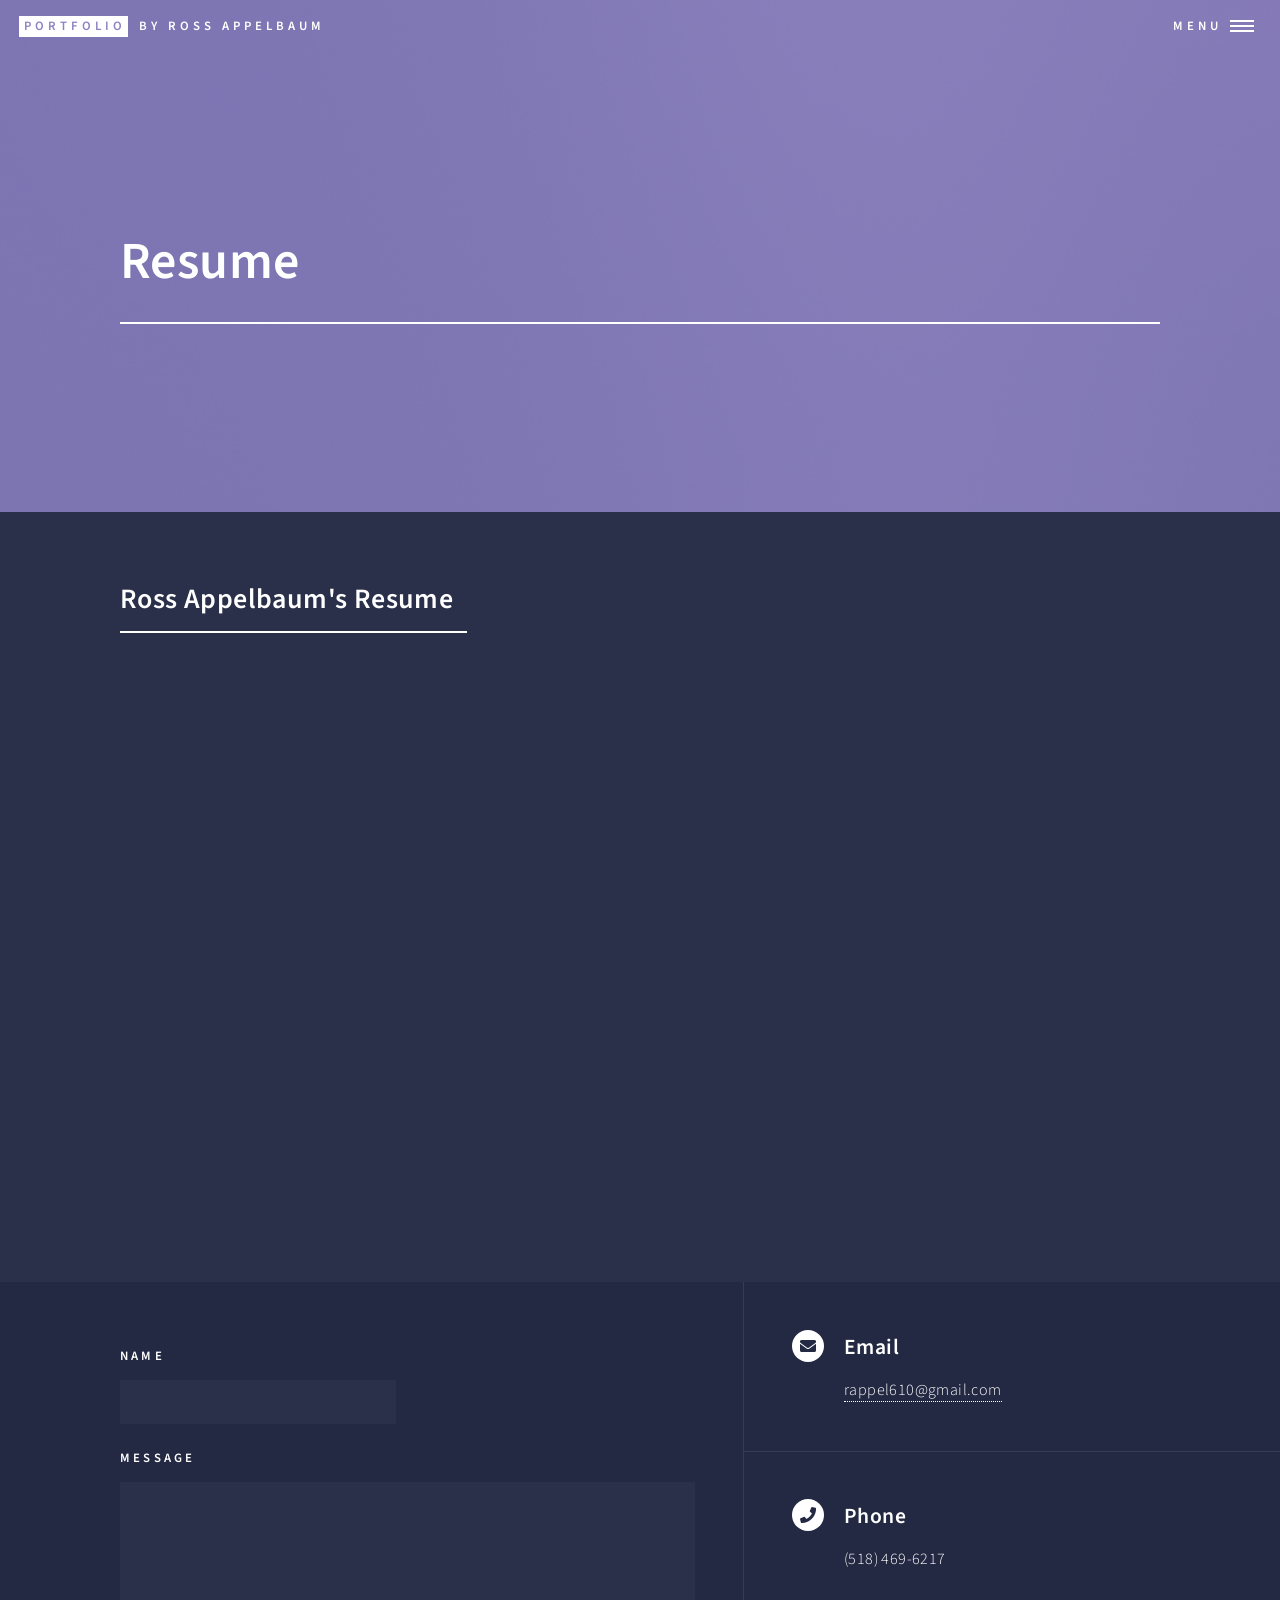
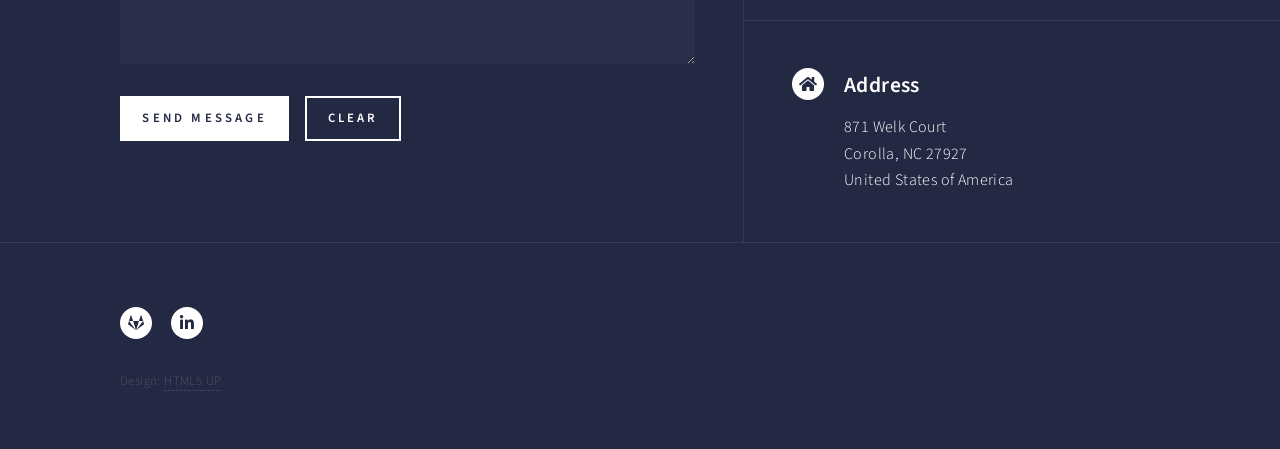
==== landing.html @ da04f02a "Add files via upload Initial Commit" ====
<!DOCTYPE HTML>
<html>
	<head>
		<title>Ross Appelbaum's Resume</title>
		<meta charset="utf-8" />
		<meta name="viewport" content="width=device-width, initial-scale=1, user-scalable=no" />
		<link rel="stylesheet" href="assets/css/main.css" />
		<noscript><link rel="stylesheet" href="assets/css/noscript.css" /></noscript>
		<style>
			.iframe-container {
				position: relative;
				overflow: hidden;
				width: 100%;
				padding-top: 56.25%; /* 16:9 Aspect Ratio (divide 9 by 16 = 0.5625) */
			}

			.iframe-container iframe {
				position: absolute;
				top: 0;
				left: 0;
				bottom: 0;
				right: 0;
				width: 100%;
				height: 100%;
				border: none;
			}
		</style>
	</head>
	<body class="is-preload">

		<div id="wrapper">

			<header id="header" class="alt style2">
				<a href="index.html" class="logo"><strong>Portfolio</strong> <span>by Ross Appelbaum</span></a>
				<nav>
					<a href="#menu">Menu</a>
				</nav>
			</header>

			<nav id="menu">
				<ul class="links">
					<li><a href="index.html">Home</a></li>
					<li><a href="landing.html">Resume</a></li>
				</ul>
			</nav>

			<section id="banner" class="style2">
				<div class="inner">
					<span class="image">
						<img src="images/pic07.jpg" alt="" />
					</span>
					<header class="major">
						<h1>Resume</h1>
					</header>
				</div>
			</section>

			<div id="main">

				<section id="resume">
					<div class="inner">
						<header class="major">
							<h2>Ross Appelbaum's Resume</h2>
						</header>
						<div class="iframe-container">
							<iframe src="https://docs.google.com/document/d/e/2PACX-1vTOv4SKn4Muyw3yO0K_Ybx7FJHv1ixCM9ldw0fu857WjIOJts7fUDMWQakX_isL9wIrD0b_beJsvjBU/pub?embedded=true"></iframe>
						</div>
					</div>
				</section>

			</div>

			<section id="contact">
				<div class="inner">
					<section>
						<form method="post" action="#">
							<div class="fields">
								<div class="field half">
									<label for="name">Name</label>
									<input type="text" name="name" id="name" />
								</div>
								<div class="field half">
									<label for="email
											<input type="text" name="email" id="email" />
										</div>
										<div class="field">
											<label for="message">Message</label>
											<textarea name="message" id="message" rows="6"></textarea>
										</div>
									</div>
									<ul class="actions">
										<li><input type="submit" value="Send Message" class="primary" /></li>
										<li><input type="reset" value="Clear" /></li>
									</ul>
								</form>
							</section>
							<section class="split">
								<section>
									<div class="contact-method">
										<span class="icon solid alt fa-envelope"></span>
										<h3>Email</h3>
										<a href="#">rappel610@gmail.com</a>
									</div>
								</section>
								<section>
									<div class="contact-method">
										<span class="icon solid alt fa-phone"></span>
										<h3>Phone</h3>
										<span>(518) 469-6217</span>
									</div>
								</section>
								<section>
									<div class="contact-method">
										<span class="icon solid alt fa-home"></span>
										<h3>Address</h3>
										<span>871 Welk Court<br />
										Corolla, NC 27927<br />
										United States of America</span>
									</div>
								</section>
							</section>
						</div>
					</section>

				<!-- Footer -->
					<footer id="footer">
						<div class="inner">
							<ul class="icons">
								<li><a href="https://gitlab.com/rappel610" class="icon brands alt fa-gitlab"><span class="label">GitLab</span></a></li>
								<li><a href="https://www.linkedin.com/in/rossappelbaum/" class="icon brands alt fa-linkedin-in"><span class="label">LinkedIn</span></a></li>
							</ul>
							<ul class="copyright">
								<li>Design: <a href="https://html5up.net">HTML5 UP</a></li>
							</ul>
						</div>
					</footer>

			</div>

		<!-- Scripts -->
			<script src="assets/js/jquery.min.js"></script>
			<script src="assets/js/jquery.scrolly.min.js"></script>
			<script src="assets/js/jquery.scrollex.min.js"></script>
			<script src="assets/js/browser.min.js"></script>
			<script src="assets/js/breakpoints.min.js"></script>
			<script src="assets/js/util.js"></script>
			<script src="assets/js/main.js"></script>

	</body>
</html>
---- assets/css/main.css ----
@import url(fontawesome-all.min.css);
@import url("https://fonts.googleapis.com/css?family=Source+Sans+Pro:300,300italic,600,600italic");

/*
	Forty by HTML5 UP
	html5up.net | @ajlkn
	Free for personal and commercial use under the CCA 3.0 license (html5up.net/license)
*/

html, body, div, span, applet, object,
iframe, h1, h2, h3, h4, h5, h6, p, blockquote,
pre, a, abbr, acronym, address, big, cite,
code, del, dfn, em, img, ins, kbd, q, s, samp,
small, strike, strong, sub, sup, tt, var, b,
u, i, center, dl, dt, dd, ol, ul, li, fieldset,
form, label, legend, table, caption, tbody,
tfoot, thead, tr, th, td, article, aside,
canvas, details, embed, figure, figcaption,
footer, header, hgroup, menu, nav, output, ruby,
section, summary, time, mark, audio, video {
	margin: 0;
	padding: 0;
	border: 0;
	font-size: 100%;
	font: inherit;
	vertical-align: baseline;}

article, aside, details, figcaption, figure,
footer, header, hgroup, menu, nav, section {
	display: block;}

body {
	line-height: 1;
}

ol, ul {
	list-style: none;
}

blockquote, q {
	quotes: none;
}

	blockquote:before, blockquote:after, q:before, q:after {
		content: '';
		content: none;
	}

table {
	border-collapse: collapse;
	border-spacing: 0;
}

body {
	-webkit-text-size-adjust: none;
}

mark {
	background-color: transparent;
	color: inherit;
}

input::-moz-focus-inner {
	border: 0;
	padding: 0;
}

input, select, textarea {
	-moz-appearance: none;
	-webkit-appearance: none;
	-ms-appearance: none;
	appearance: none;
}

/* Basic */

	@-ms-viewport {
		width: device-width;
	}

	body {
		-ms-overflow-style: scrollbar;
	}

	@media screen and (max-width: 480px) {

		html, body {
			min-width: 320px;
		}

	}

	html {
		box-sizing: border-box;
	}

	*, *:before, *:after {
		box-sizing: inherit;
	}

	body {
		background: #242943;
	}

		body.is-preload *, body.is-preload *:before, body.is-preload *:after {
			-moz-animation: none !important;
			-webkit-animation: none !important;
			-ms-animation: none !important;
			animation: none !important;
			-moz-transition: none !important;
			-webkit-transition: none !important;
			-ms-transition: none !important;
			transition: none !important;
		}

/* Type */

	body, input, select, textarea {
		color: #ffffff;
		font-family: "Source Sans Pro", Helvetica, sans-serif;
		font-size: 17pt;
		font-weight: 300;
		letter-spacing: 0.025em;
		line-height: 1.65;
	}

		@media screen and (max-width: 1680px) {

			body, input, select, textarea {
				font-size: 14pt;
			}

		}

		@media screen and (max-width: 1280px) {

			body, input, select, textarea {
				font-size: 12pt;
			}

		}

		@media screen and (max-width: 360px) {

			body, input, select, textarea {
				font-size: 11pt;
			}

		}

	a {
		-moz-transition: color 0.2s ease-in-out, border-bottom-color 0.2s ease-in-out;
		-webkit-transition: color 0.2s ease-in-out, border-bottom-color 0.2s ease-in-out;
		-ms-transition: color 0.2s ease-in-out, border-bottom-color 0.2s ease-in-out;
		transition: color 0.2s ease-in-out, border-bottom-color 0.2s ease-in-out;
		border-bottom: dotted 1px;
		color: inherit;
		text-decoration: none;
	}

		a:hover {
			border-bottom-color: transparent;
			color: #9bf1ff !important;
		}

		a:active {
			color: #53e3fb !important;
		}

	strong, b {
		color: #ffffff;
		font-weight: 600;
	}

	em, i {
		font-style: italic;
	}

	p {
		margin: 0 0 2em 0;
	}

	h1, h2, h3, h4, h5, h6 {
		color: #ffffff;
		font-weight: 600;
		line-height: 1.65;
		margin: 0 0 1em 0;
	}

		h1 a, h2 a, h3 a, h4 a, h5 a, h6 a {
			color: inherit;
			border-bottom: 0;
		}

	h1 {
		font-size: 2.5em;
	}

	h2 {
		font-size: 1.75em;
	}

	h3 {
		font-size: 1.35em;
	}

	h4 {
		font-size: 1.1em;
	}

	h5 {
		font-size: 0.9em;
	}

	h6 {
		font-size: 0.7em;
	}

	@media screen and (max-width: 736px) {

		h1 {
			font-size: 2em;
		}

		h2 {
			font-size: 1.5em;
		}

		h3 {
			font-size: 1.25em;
		}

	}

	sub {
		font-size: 0.8em;
		position: relative;
		top: 0.5em;
	}

	sup {
		font-size: 0.8em;
		position: relative;
		top: -0.5em;
	}

	blockquote {
		border-left: solid 4px rgba(212, 212, 255, 0.1);
		font-style: italic;
		margin: 0 0 2em 0;
		padding: 0.5em 0 0.5em 2em;
	}

	code {
		background: rgba(212, 212, 255, 0.035);
		font-family: "Courier New", monospace;
		font-size: 0.9em;
		margin: 0 0.25em;
		padding: 0.25em 0.65em;
	}

	pre {
		-webkit-overflow-scrolling: touch;
		font-family: "Courier New", monospace;
		font-size: 0.9em;
		margin: 0 0 2em 0;
	}

		pre code {
			display: block;
			line-height: 1.75;
			padding: 1em 1.5em;
			overflow-x: auto;
		}

	hr {
		border: 0;
		border-bottom: solid 1px rgba(212, 212, 255, 0.1);
		margin: 2em 0;
	}

		hr.major {
			margin: 3em 0;
		}

	.align-left {
		text-align: left;
	}

	.align-center {
		text-align: center;
	}

	.align-right {
		text-align: right;
	}

/* Row */

	.row {
		display: flex;
		flex-wrap: wrap;
		box-sizing: border-box;
		align-items: stretch;
	}

		.row > * {
			box-sizing: border-box;
		}

		.row.gtr-uniform > * > :last-child {
			margin-bottom: 0;
		}

		.row.aln-left {
			justify-content: flex-start;
		}

		.row.aln-center {
			justify-content: center;
		}

		.row.aln-right {
			justify-content: flex-end;
		}

		.row.aln-top {
			align-items: flex-start;
		}

		.row.aln-middle {
			align-items: center;
		}

		.row.aln-bottom {
			align-items: flex-end;
		}

		.row > .imp {
			order: -1;
		}

		.row > .col-1 {
			width: 8.33333%;
		}

		.row > .off-1 {
			margin-left: 8.33333%;
		}

		.row > .col-2 {
			width: 16.66667%;
		}

		.row > .off-2 {
			margin-left: 16.66667%;
		}

		.row > .col-3 {
			width: 25%;
		}

		.row > .off-3 {
			margin-left: 25%;
		}

		.row > .col-4 {
			width: 33.33333%;
		}

		.row > .off-4 {
			margin-left: 33.33333%;
		}

		.row > .col-5 {
			width: 41.66667%;
		}

		.row > .off-5 {
			margin-left: 41.66667%;
		}

		.row > .col-6 {
			width: 50%;
		}

		.row > .off-6 {
			margin-left: 50%;
		}

		.row > .col-7 {
			width: 58.33333%;
		}

		.row > .off-7 {
			margin-left: 58.33333%;
		}

		.row > .col-8 {
			width: 66.66667%;
		}

		.row > .off-8 {
			margin-left: 66.66667%;
		}

		.row > .col-9 {
			width: 75%;
		}

		.row > .off-9 {
			margin-left: 75%;
		}

		.row > .col-10 {
			width: 83.33333%;
		}

		.row > .off-10 {
			margin-left: 83.33333%;
		}

		.row > .col-11 {
			width: 91.66667%;
		}

		.row > .off-11 {
			margin-left: 91.66667%;
		}

		.row > .col-12 {
			width: 100%;
		}

		.row > .off-12 {
			margin-left: 100%;
		}

		.row.gtr-0 {
			margin-top: 0;
			margin-left: 0em;
		}

			.row.gtr-0 > * {
				padding: 0 0 0 0em;
			}

			.row.gtr-0.gtr-uniform {
				margin-top: 0em;
			}

				.row.gtr-0.gtr-uniform > * {
					padding-top: 0em;
				}

		.row.gtr-25 {
			margin-top: 0;
			margin-left: -0.5em;
		}

			.row.gtr-25 > * {
				padding: 0 0 0 0.5em;
			}

			.row.gtr-25.gtr-uniform {
				margin-top: -0.5em;
			}

				.row.gtr-25.gtr-uniform > * {
					padding-top: 0.5em;
				}

		.row.gtr-50 {
			margin-top: 0;
			margin-left: -1em;
		}

			.row.gtr-50 > * {
				padding: 0 0 0 1em;
			}

			.row.gtr-50.gtr-uniform {
				margin-top: -1em;
			}

				.row.gtr-50.gtr-uniform > * {
					padding-top: 1em;
				}

		.row {
			margin-top: 0;
			margin-left: -2em;
		}

			.row > * {
				padding: 0 0 0 2em;
			}

			.row.gtr-uniform {
				margin-top: -2em;
			}

				.row.gtr-uniform > * {
					padding-top: 2em;
				}

		.row.gtr-150 {
			margin-top: 0;
			margin-left: -3em;
		}

			.row.gtr-150 > * {
				padding: 0 0 0 3em;
			}

			.row.gtr-150.gtr-uniform {
				margin-top: -3em;
			}

				.row.gtr-150.gtr-uniform > * {
					padding-top: 3em;
				}

		.row.gtr-200 {
			margin-top: 0;
			margin-left: -4em;
		}

			.row.gtr-200 > * {
				padding: 0 0 0 4em;
			}

			.row.gtr-200.gtr-uniform {
				margin-top: -4em;
			}

				.row.gtr-200.gtr-uniform > * {
					padding-top: 4em;
				}

		@media screen and (max-width: 1680px) {

			.row {
				display: flex;
				flex-wrap: wrap;
				box-sizing: border-box;
				align-items: stretch;
			}

				.row > * {
					box-sizing: border-box;
				}

				.row.gtr-uniform > * > :last-child {
					margin-bottom: 0;
				}

				.row.aln-left {
					justify-content: flex-start;
				}

				.row.aln-center {
					justify-content: center;
				}

				.row.aln-right {
					justify-content: flex-end;
				}

				.row.aln-top {
					align-items: flex-start;
				}

				.row.aln-middle {
					align-items: center;
				}

				.row.aln-bottom {
					align-items: flex-end;
				}

				.row > .imp-xlarge {
					order: -1;
				}

				.row > .col-1-xlarge {
					width: 8.33333%;
				}

				.row > .off-1-xlarge {
					margin-left: 8.33333%;
				}

				.row > .col-2-xlarge {
					width: 16.66667%;
				}

				.row > .off-2-xlarge {
					margin-left: 16.66667%;
				}

				.row > .col-3-xlarge {
					width: 25%;
				}

				.row > .off-3-xlarge {
					margin-left: 25%;
				}

				.row > .col-4-xlarge {
					width: 33.33333%;
				}

				.row > .off-4-xlarge {
					margin-left: 33.33333%;
				}

				.row > .col-5-xlarge {
					width: 41.66667%;
				}

				.row > .off-5-xlarge {
					margin-left: 41.66667%;
				}

				.row > .col-6-xlarge {
					width: 50%;
				}

				.row > .off-6-xlarge {
					margin-left: 50%;
				}

				.row > .col-7-xlarge {
					width: 58.33333%;
				}

				.row > .off-7-xlarge {
					margin-left: 58.33333%;
				}

				.row > .col-8-xlarge {
					width: 66.66667%;
				}

				.row > .off-8-xlarge {
					margin-left: 66.66667%;
				}

				.row > .col-9-xlarge {
					width: 75%;
				}

				.row > .off-9-xlarge {
					margin-left: 75%;
				}

				.row > .col-10-xlarge {
					width: 83.33333%;
				}

				.row > .off-10-xlarge {
					margin-left: 83.33333%;
				}

				.row > .col-11-xlarge {
					width: 91.66667%;
				}

				.row > .off-11-xlarge {
					margin-left: 91.66667%;
				}

				.row > .col-12-xlarge {
					width: 100%;
				}

				.row > .off-12-xlarge {
					margin-left: 100%;
				}

				.row.gtr-0 {
					margin-top: 0;
					margin-left: 0em;
				}

					.row.gtr-0 > * {
						padding: 0 0 0 0em;
					}

					.row.gtr-0.gtr-uniform {
						margin-top: 0em;
					}

						.row.gtr-0.gtr-uniform > * {
							padding-top: 0em;
						}

				.row.gtr-25 {
					margin-top: 0;
					margin-left: -0.5em;
				}

					.row.gtr-25 > * {
						padding: 0 0 0 0.5em;
					}

					.row.gtr-25.gtr-uniform {
						margin-top: -0.5em;
					}

						.row.gtr-25.gtr-uniform > * {
							padding-top: 0.5em;
						}

				.row.gtr-50 {
					margin-top: 0;
					margin-left: -1em;
				}

					.row.gtr-50 > * {
						padding: 0 0 0 1em;
					}

					.row.gtr-50.gtr-uniform {
						margin-top: -1em;
					}

						.row.gtr-50.gtr-uniform > * {
							padding-top: 1em;
						}

				.row {
					margin-top: 0;
					margin-left: -2em;
				}

					.row > * {
						padding: 0 0 0 2em;
					}

					.row.gtr-uniform {
						margin-top: -2em;
					}

						.row.gtr-uniform > * {
							padding-top: 2em;
						}

				.row.gtr-150 {
					margin-top: 0;
					margin-left: -3em;
				}

					.row.gtr-150 > * {
						padding: 0 0 0 3em;
					}

					.row.gtr-150.gtr-uniform {
						margin-top: -3em;
					}

						.row.gtr-150.gtr-uniform > * {
							padding-top: 3em;
						}

				.row.gtr-200 {
					margin-top: 0;
					margin-left: -4em;
				}

					.row.gtr-200 > * {
						padding: 0 0 0 4em;
					}

					.row.gtr-200.gtr-uniform {
						margin-top: -4em;
					}

						.row.gtr-200.gtr-uniform > * {
							padding-top: 4em;
						}

		}

		@media screen and (max-width: 1280px) {

			.row {
				display: flex;
				flex-wrap: wrap;
				box-sizing: border-box;
				align-items: stretch;
			}

				.row > * {
					box-sizing: border-box;
				}

				.row.gtr-uniform > * > :last-child {
					margin-bottom: 0;
				}

				.row.aln-left {
					justify-content: flex-start;
				}

				.row.aln-center {
					justify-content: center;
				}

				.row.aln-right {
					justify-content: flex-end;
				}

				.row.aln-top {
					align-items: flex-start;
				}

				.row.aln-middle {
					align-items: center;
				}

				.row.aln-bottom {
					align-items: flex-end;
				}

				.row > .imp-large {
					order: -1;
				}

				.row > .col-1-large {
					width: 8.33333%;
				}

				.row > .off-1-large {
					margin-left: 8.33333%;
				}

				.row > .col-2-large {
					width: 16.66667%;
				}

				.row > .off-2-large {
					margin-left: 16.66667%;
				}

				.row > .col-3-large {
					width: 25%;
				}

				.row > .off-3-large {
					margin-left: 25%;
				}

				.row > .col-4-large {
					width: 33.33333%;
				}

				.row > .off-4-large {
					margin-left: 33.33333%;
				}

				.row > .col-5-large {
					width: 41.66667%;
				}

				.row > .off-5-large {
					margin-left: 41.66667%;
				}

				.row > .col-6-large {
					width: 50%;
				}

				.row > .off-6-large {
					margin-left: 50%;
				}

				.row > .col-7-large {
					width: 58.33333%;
				}

				.row > .off-7-large {
					margin-left: 58.33333%;
				}

				.row > .col-8-large {
					width: 66.66667%;
				}

				.row > .off-8-large {
					margin-left: 66.66667%;
				}

				.row > .col-9-large {
					width: 75%;
				}

				.row > .off-9-large {
					margin-left: 75%;
				}

				.row > .col-10-large {
					width: 83.33333%;
				}

				.row > .off-10-large {
					margin-left: 83.33333%;
				}

				.row > .col-11-large {
					width: 91.66667%;
				}

				.row > .off-11-large {
					margin-left: 91.66667%;
				}

				.row > .col-12-large {
					width: 100%;
				}

				.row > .off-12-large {
					margin-left: 100%;
				}

				.row.gtr-0 {
					margin-top: 0;
					margin-left: 0em;
				}

					.row.gtr-0 > * {
						padding: 0 0 0 0em;
					}

					.row.gtr-0.gtr-uniform {
						margin-top: 0em;
					}

						.row.gtr-0.gtr-uniform > * {
							padding-top: 0em;
						}

				.row.gtr-25 {
					margin-top: 0;
					margin-left: -0.375em;
				}

					.row.gtr-25 > * {
						padding: 0 0 0 0.375em;
					}

					.row.gtr-25.gtr-uniform {
						margin-top: -0.375em;
					}

						.row.gtr-25.gtr-uniform > * {
							padding-top: 0.375em;
						}

				.row.gtr-50 {
					margin-top: 0;
					margin-left: -0.75em;
				}

					.row.gtr-50 > * {
						padding: 0 0 0 0.75em;
					}

					.row.gtr-50.gtr-uniform {
						margin-top: -0.75em;
					}

						.row.gtr-50.gtr-uniform > * {
							padding-top: 0.75em;
						}

				.row {
					margin-top: 0;
					margin-left: -1.5em;
				}

					.row > * {
						padding: 0 0 0 1.5em;
					}

					.row.gtr-uniform {
						margin-top: -1.5em;
					}

						.row.gtr-uniform > * {
							padding-top: 1.5em;
						}

				.row.gtr-150 {
					margin-top: 0;
					margin-left: -2.25em;
				}

					.row.gtr-150 > * {
						padding: 0 0 0 2.25em;
					}

					.row.gtr-150.gtr-uniform {
						margin-top: -2.25em;
					}

						.row.gtr-150.gtr-uniform > * {
							padding-top: 2.25em;
						}

				.row.gtr-200 {
					margin-top: 0;
					margin-left: -3em;
				}

					.row.gtr-200 > * {
						padding: 0 0 0 3em;
					}

					.row.gtr-200.gtr-uniform {
						margin-top: -3em;
					}

						.row.gtr-200.gtr-uniform > * {
							padding-top: 3em;
						}

		}

		@media screen and (max-width: 980px) {

			.row {
				display: flex;
				flex-wrap: wrap;
				box-sizing: border-box;
				align-items: stretch;
			}

				.row > * {
					box-sizing: border-box;
				}

				.row.gtr-uniform > * > :last-child {
					margin-bottom: 0;
				}

				.row.aln-left {
					justify-content: flex-start;
				}

				.row.aln-center {
					justify-content: center;
				}

				.row.aln-right {
					justify-content: flex-end;
				}

				.row.aln-top {
					align-items: flex-start;
				}

				.row.aln-middle {
					align-items: center;
				}

				.row.aln-bottom {
					align-items: flex-end;
				}

				.row > .imp-medium {
					order: -1;
				}

				.row > .col-1-medium {
					width: 8.33333%;
				}

				.row > .off-1-medium {
					margin-left: 8.33333%;
				}

				.row > .col-2-medium {
					width: 16.66667%;
				}

				.row > .off-2-medium {
					margin-left: 16.66667%;
				}

				.row > .col-3-medium {
					width: 25%;
				}

				.row > .off-3-medium {
					margin-left: 25%;
				}

				.row > .col-4-medium {
					width: 33.33333%;
				}

				.row > .off-4-medium {
					margin-left: 33.33333%;
				}

				.row > .col-5-medium {
					width: 41.66667%;
				}

				.row > .off-5-medium {
					margin-left: 41.66667%;
				}

				.row > .col-6-medium {
					width: 50%;
				}

				.row > .off-6-medium {
					margin-left: 50%;
				}

				.row > .col-7-medium {
					width: 58.33333%;
				}

				.row > .off-7-medium {
					margin-left: 58.33333%;
				}

				.row > .col-8-medium {
					width: 66.66667%;
				}

				.row > .off-8-medium {
					margin-left: 66.66667%;
				}

				.row > .col-9-medium {
					width: 75%;
				}

				.row > .off-9-medium {
					margin-left: 75%;
				}

				.row > .col-10-medium {
					width: 83.33333%;
				}

				.row > .off-10-medium {
					margin-left: 83.33333%;
				}

				.row > .col-11-medium {
					width: 91.66667%;
				}

				.row > .off-11-medium {
					margin-left: 91.66667%;
				}

				.row > .col-12-medium {
					width: 100%;
				}

				.row > .off-12-medium {
					margin-left: 100%;
				}

				.row.gtr-0 {
					margin-top: 0;
					margin-left: 0em;
				}

					.row.gtr-0 > * {
						padding: 0 0 0 0em;
					}

					.row.gtr-0.gtr-uniform {
						margin-top: 0em;
					}

						.row.gtr-0.gtr-uniform > * {
							padding-top: 0em;
						}

				.row.gtr-25 {
					margin-top: 0;
					margin-left: -0.375em;
				}

					.row.gtr-25 > * {
						padding: 0 0 0 0.375em;
					}

					.row.gtr-25.gtr-uniform {
						margin-top: -0.375em;
					}

						.row.gtr-25.gtr-uniform > * {
							padding-top: 0.375em;
						}

				.row.gtr-50 {
					margin-top: 0;
					margin-left: -0.75em;
				}

					.row.gtr-50 > * {
						padding: 0 0 0 0.75em;
					}

					.row.gtr-50.gtr-uniform {
						margin-top: -0.75em;
					}

						.row.gtr-50.gtr-uniform > * {
							padding-top: 0.75em;
						}

				.row {
					margin-top: 0;
					margin-left: -1.5em;
				}

					.row > * {
						padding: 0 0 0 1.5em;
					}

					.row.gtr-uniform {
						margin-top: -1.5em;
					}

						.row.gtr-uniform > * {
							padding-top: 1.5em;
						}

				.row.gtr-150 {
					margin-top: 0;
					margin-left: -2.25em;
				}

					.row.gtr-150 > * {
						padding: 0 0 0 2.25em;
					}

					.row.gtr-150.gtr-uniform {
						margin-top: -2.25em;
					}

						.row.gtr-150.gtr-uniform > * {
							padding-top: 2.25em;
						}

				.row.gtr-200 {
					margin-top: 0;
					margin-left: -3em;
				}

					.row.gtr-200 > * {
						padding: 0 0 0 3em;
					}

					.row.gtr-200.gtr-uniform {
						margin-top: -3em;
					}

						.row.gtr-200.gtr-uniform > * {
							padding-top: 3em;
						}

		}

		@media screen and (max-width: 736px) {

			.row {
				display: flex;
				flex-wrap: wrap;
				box-sizing: border-box;
				align-items: stretch;
			}

				.row > * {
					box-sizing: border-box;
				}

				.row.gtr-uniform > * > :last-child {
					margin-bottom: 0;
				}

				.row.aln-left {
					justify-content: flex-start;
				}

				.row.aln-center {
					justify-content: center;
				}

				.row.aln-right {
					justify-content: flex-end;
				}

				.row.aln-top {
					align-items: flex-start;
				}

				.row.aln-middle {
					align-items: center;
				}

				.row.aln-bottom {
					align-items: flex-end;
				}

				.row > .imp-small {
					order: -1;
				}

				.row > .col-1-small {
					width: 8.33333%;
				}

				.row > .off-1-small {
					margin-left: 8.33333%;
				}

				.row > .col-2-small {
					width: 16.66667%;
				}

				.row > .off-2-small {
					margin-left: 16.66667%;
				}

				.row > .col-3-small {
					width: 25%;
				}

				.row > .off-3-small {
					margin-left: 25%;
				}

				.row > .col-4-small {
					width: 33.33333%;
				}

				.row > .off-4-small {
					margin-left: 33.33333%;
				}

				.row > .col-5-small {
					width: 41.66667%;
				}

				.row > .off-5-small {
					margin-left: 41.66667%;
				}

				.row > .col-6-small {
					width: 50%;
				}

				.row > .off-6-small {
					margin-left: 50%;
				}

				.row > .col-7-small {
					width: 58.33333%;
				}

				.row > .off-7-small {
					margin-left: 58.33333%;
				}

				.row > .col-8-small {
					width: 66.66667%;
				}

				.row > .off-8-small {
					margin-left: 66.66667%;
				}

				.row > .col-9-small {
					width: 75%;
				}

				.row > .off-9-small {
					margin-left: 75%;
				}

				.row > .col-10-small {
					width: 83.33333%;
				}

				.row > .off-10-small {
					margin-left: 83.33333%;
				}

				.row > .col-11-small {
					width: 91.66667%;
				}

				.row > .off-11-small {
					margin-left: 91.66667%;
				}

				.row > .col-12-small {
					width: 100%;
				}

				.row > .off-12-small {
					margin-left: 100%;
				}

				.row.gtr-0 {
					margin-top: 0;
					margin-left: 0em;
				}

					.row.gtr-0 > * {
						padding: 0 0 0 0em;
					}

					.row.gtr-0.gtr-uniform {
						margin-top: 0em;
					}

						.row.gtr-0.gtr-uniform > * {
							padding-top: 0em;
						}

				.row.gtr-25 {
					margin-top: 0;
					margin-left: -0.3125em;
				}

					.row.gtr-25 > * {
						padding: 0 0 0 0.3125em;
					}

					.row.gtr-25.gtr-uniform {
						margin-top: -0.3125em;
					}

						.row.gtr-25.gtr-uniform > * {
							padding-top: 0.3125em;
						}

				.row.gtr-50 {
					margin-top: 0;
					margin-left: -0.625em;
				}

					.row.gtr-50 > * {
						padding: 0 0 0 0.625em;
					}

					.row.gtr-50.gtr-uniform {
						margin-top: -0.625em;
					}

						.row.gtr-50.gtr-uniform > * {
							padding-top: 0.625em;
						}

				.row {
					margin-top: 0;
					margin-left: -1.25em;
				}

					.row > * {
						padding: 0 0 0 1.25em;
					}

					.row.gtr-uniform {
						margin-top: -1.25em;
					}

						.row.gtr-uniform > * {
							padding-top: 1.25em;
						}

				.row.gtr-150 {
					margin-top: 0;
					margin-left: -1.875em;
				}

					.row.gtr-150 > * {
						padding: 0 0 0 1.875em;
					}

					.row.gtr-150.gtr-uniform {
						margin-top: -1.875em;
					}

						.row.gtr-150.gtr-uniform > * {
							padding-top: 1.875em;
						}

				.row.gtr-200 {
					margin-top: 0;
					margin-left: -2.5em;
				}

					.row.gtr-200 > * {
						padding: 0 0 0 2.5em;
					}

					.row.gtr-200.gtr-uniform {
						margin-top: -2.5em;
					}

						.row.gtr-200.gtr-uniform > * {
							padding-top: 2.5em;
						}

		}

		@media screen and (max-width: 480px) {

			.row {
				display: flex;
				flex-wrap: wrap;
				box-sizing: border-box;
				align-items: stretch;
			}

				.row > * {
					box-sizing: border-box;
				}

				.row.gtr-uniform > * > :last-child {
					margin-bottom: 0;
				}

				.row.aln-left {
					justify-content: flex-start;
				}

				.row.aln-center {
					justify-content: center;
				}

				.row.aln-right {
					justify-content: flex-end;
				}

				.row.aln-top {
					align-items: flex-start;
				}

				.row.aln-middle {
					align-items: center;
				}

				.row.aln-bottom {
					align-items: flex-end;
				}

				.row > .imp-xsmall {
					order: -1;
				}

				.row > .col-1-xsmall {
					width: 8.33333%;
				}

				.row > .off-1-xsmall {
					margin-left: 8.33333%;
				}

				.row > .col-2-xsmall {
					width: 16.66667%;
				}

				.row > .off-2-xsmall {
					margin-left: 16.66667%;
				}

				.row > .col-3-xsmall {
					width: 25%;
				}

				.row > .off-3-xsmall {
					margin-left: 25%;
				}

				.row > .col-4-xsmall {
					width: 33.33333%;
				}

				.row > .off-4-xsmall {
					margin-left: 33.33333%;
				}

				.row > .col-5-xsmall {
					width: 41.66667%;
				}

				.row > .off-5-xsmall {
					margin-left: 41.66667%;
				}

				.row > .col-6-xsmall {
					width: 50%;
				}

				.row > .off-6-xsmall {
					margin-left: 50%;
				}

				.row > .col-7-xsmall {
					width: 58.33333%;
				}

				.row > .off-7-xsmall {
					margin-left: 58.33333%;
				}

				.row > .col-8-xsmall {
					width: 66.66667%;
				}

				.row > .off-8-xsmall {
					margin-left: 66.66667%;
				}

				.row > .col-9-xsmall {
					width: 75%;
				}

				.row > .off-9-xsmall {
					margin-left: 75%;
				}

				.row > .col-10-xsmall {
					width: 83.33333%;
				}

				.row > .off-10-xsmall {
					margin-left: 83.33333%;
				}

				.row > .col-11-xsmall {
					width: 91.66667%;
				}

				.row > .off-11-xsmall {
					margin-left: 91.66667%;
				}

				.row > .col-12-xsmall {
					width: 100%;
				}

				.row > .off-12-xsmall {
					margin-left: 100%;
				}

				.row.gtr-0 {
					margin-top: 0;
					margin-left: 0em;
				}

					.row.gtr-0 > * {
						padding: 0 0 0 0em;
					}

					.row.gtr-0.gtr-uniform {
						margin-top: 0em;
					}

						.row.gtr-0.gtr-uniform > * {
							padding-top: 0em;
						}

				.row.gtr-25 {
					margin-top: 0;
					margin-left: -0.3125em;
				}

					.row.gtr-25 > * {
						padding: 0 0 0 0.3125em;
					}

					.row.gtr-25.gtr-uniform {
						margin-top: -0.3125em;
					}

						.row.gtr-25.gtr-uniform > * {
							padding-top: 0.3125em;
						}

				.row.gtr-50 {
					margin-top: 0;
					margin-left: -0.625em;
				}

					.row.gtr-50 > * {
						padding: 0 0 0 0.625em;
					}

					.row.gtr-50.gtr-uniform {
						margin-top: -0.625em;
					}

						.row.gtr-50.gtr-uniform > * {
							padding-top: 0.625em;
						}

				.row {
					margin-top: 0;
					margin-left: -1.25em;
				}

					.row > * {
						padding: 0 0 0 1.25em;
					}

					.row.gtr-uniform {
						margin-top: -1.25em;
					}

						.row.gtr-uniform > * {
							padding-top: 1.25em;
						}

				.row.gtr-150 {
					margin-top: 0;
					margin-left: -1.875em;
				}

					.row.gtr-150 > * {
						padding: 0 0 0 1.875em;
					}

					.row.gtr-150.gtr-uniform {
						margin-top: -1.875em;
					}

						.row.gtr-150.gtr-uniform > * {
							padding-top: 1.875em;
						}

				.row.gtr-200 {
					margin-top: 0;
					margin-left: -2.5em;
				}

					.row.gtr-200 > * {
						padding: 0 0 0 2.5em;
					}

					.row.gtr-200.gtr-uniform {
						margin-top: -2.5em;
					}

						.row.gtr-200.gtr-uniform > * {
							padding-top: 2.5em;
						}

		}

/* Section/Article */

	section.special, article.special {
		text-align: center;
	}

	header.major {
		width: -moz-max-content;
		width: -webkit-max-content;
		width: -ms-max-content;
		width: max-content;
		margin-bottom: 2em;
	}

		header.major > :first-child {
			margin-bottom: 0;
			width: calc(100% + 0.5em);
		}

			header.major > :first-child:after {
				content: '';
				background-color: #ffffff;
				display: block;
				height: 2px;
				margin: 0.325em 0 0.5em 0;
				width: 100%;
			}

		header.major > p {
			font-size: 0.7em;
			font-weight: 600;
			letter-spacing: 0.25em;
			margin-bottom: 0;
			text-transform: uppercase;
		}

		body.is-ie header.major > :first-child:after {
			max-width: 9em;
		}

		body.is-ie header.major > h1:after {
			max-width: 100% !important;
		}

	@media screen and (max-width: 736px) {

		header.major > p br {
			display: none;
		}

	}

/* Form */

	form {
		margin: 0 0 2em 0;
	}

		form > :last-child {
			margin-bottom: 0;
		}

		form > .fields {
			display: -moz-flex;
			display: -webkit-flex;
			display: -ms-flex;
			display: flex;
			-moz-flex-wrap: wrap;
			-webkit-flex-wrap: wrap;
			-ms-flex-wrap: wrap;
			flex-wrap: wrap;
			width: calc(100% + 3em);
			margin: -1.5em 0 2em -1.5em;
		}

			form > .fields > .field {
				-moz-flex-grow: 0;
				-webkit-flex-grow: 0;
				-ms-flex-grow: 0;
				flex-grow: 0;
				-moz-flex-shrink: 0;
				-webkit-flex-shrink: 0;
				-ms-flex-shrink: 0;
				flex-shrink: 0;
				padding: 1.5em 0 0 1.5em;
				width: calc(100% - 1.5em);
			}

				form > .fields > .field.half {
					width: calc(50% - 0.75em);
				}

				form > .fields > .field.third {
					width: calc(100%/3 - 0.5em);
				}

				form > .fields > .field.quarter {
					width: calc(25% - 0.375em);
				}

		@media screen and (max-width: 480px) {

			form > .fields {
				width: calc(100% + 3em);
				margin: -1.5em 0 2em -1.5em;
			}

				form > .fields > .field {
					padding: 1.5em 0 0 1.5em;
					width: calc(100% - 1.5em);
				}

					form > .fields > .field.half {
						width: calc(100% - 1.5em);
					}

					form > .fields > .field.third {
						width: calc(100% - 1.5em);
					}

					form > .fields > .field.quarter {
						width: calc(100% - 1.5em);
					}

		}

	label {
		color: #ffffff;
		display: block;
		font-size: 0.8em;
		font-weight: 600;
		letter-spacing: 0.25em;
		margin: 0 0 1em 0;
		text-transform: uppercase;
	}

	input[type="text"],
	input[type="password"],
	input[type="email"],
	input[type="tel"],
	input[type="search"],
	input[type="url"],
	select,
	textarea {
		-moz-appearance: none;
		-webkit-appearance: none;
		-ms-appearance: none;
		appearance: none;
		background: rgba(212, 212, 255, 0.035);
		border: none;
		border-radius: 0;
		color: inherit;
		display: block;
		outline: 0;
		padding: 0 1em;
		text-decoration: none;
		width: 100%;
	}

		input[type="text"]:invalid,
		input[type="password"]:invalid,
		input[type="email"]:invalid,
		input[type="tel"]:invalid,
		input[type="search"]:invalid,
		input[type="url"]:invalid,
		select:invalid,
		textarea:invalid {
			box-shadow: none;
		}

		input[type="text"]:focus,
		input[type="password"]:focus,
		input[type="email"]:focus,
		input[type="tel"]:focus,
		input[type="search"]:focus,
		input[type="url"]:focus,
		select:focus,
		textarea:focus {
			border-color: #9bf1ff;
			box-shadow: 0 0 0 2px #9bf1ff;
		}

	select {
		background-image: url("data:image/svg+xml;charset=utf8,%3Csvg xmlns='http://www.w3.org/2000/svg' width='40' height='40' preserveAspectRatio='none' viewBox='0 0 40 40'%3E%3Cpath d='M9.4,12.3l10.4,10.4l10.4-10.4c0.2-0.2,0.5-0.4,0.9-0.4c0.3,0,0.6,0.1,0.9,0.4l3.3,3.3c0.2,0.2,0.4,0.5,0.4,0.9 c0,0.4-0.1,0.6-0.4,0.9L20.7,31.9c-0.2,0.2-0.5,0.4-0.9,0.4c-0.3,0-0.6-0.1-0.9-0.4L4.3,17.3c-0.2-0.2-0.4-0.5-0.4-0.9 c0-0.4,0.1-0.6,0.4-0.9l3.3-3.3c0.2-0.2,0.5-0.4,0.9-0.4S9.1,12.1,9.4,12.3z' fill='rgba(212, 212, 255, 0.1)' /%3E%3C/svg%3E");
		background-size: 1.25rem;
		background-repeat: no-repeat;
		background-position: calc(100% - 1rem) center;
		height: 2.75em;
		padding-right: 2.75em;
		text-overflow: ellipsis;
	}

		select option {
			color: #ffffff;
			background: #242943;
		}

		select:focus::-ms-value {
			background-color: transparent;
		}

		select::-ms-expand {
			display: none;
		}

	input[type="text"],
	input[type="password"],
	input[type="email"],
	input[type="tel"],
	input[type="search"],
	input[type="url"],
	select {
		height: 2.75em;
	}

	textarea {
		padding: 0.75em 1em;
	}

	input[type="checkbox"],
	input[type="radio"] {
		-moz-appearance: none;
		-webkit-appearance: none;
		-ms-appearance: none;
		appearance: none;
		display: block;
		float: left;
		margin-right: -2em;
		opacity: 0;
		width: 1em;
		z-index: -1;
	}

		input[type="checkbox"] + label,
		input[type="radio"] + label {
			text-decoration: none;
			color: #ffffff;
			cursor: pointer;
			display: inline-block;
			font-weight: 300;
			padding-left: 2.65em;
			padding-right: 0.75em;
			position: relative;
		}

			input[type="checkbox"] + label:before,
			input[type="radio"] + label:before {
				-moz-osx-font-smoothing: grayscale;
				-webkit-font-smoothing: antialiased;
				display: inline-block;
				font-style: normal;
				font-variant: normal;
				text-rendering: auto;
				line-height: 1;
				text-transform: none !important;
				font-family: 'Font Awesome 5 Free';
				font-weight: 900;
			}

			input[type="checkbox"] + label:before,
			input[type="radio"] + label:before {
				background: rgba(212, 212, 255, 0.035);
				content: '';
				display: inline-block;
				font-size: 0.8em;
				height: 2.0625em;
				left: 0;
				letter-spacing: 0;
				line-height: 2.0625em;
				position: absolute;
				text-align: center;
				top: 0;
				width: 2.0625em;
			}

		input[type="checkbox"]:checked + label:before,
		input[type="radio"]:checked + label:before {
			background: #ffffff;
			border-color: #9bf1ff;
			content: '\f00c';
			color: #242943;
		}

		input[type="checkbox"]:focus + label:before,
		input[type="radio"]:focus + label:before {
			box-shadow: 0 0 0 2px #9bf1ff;
		}

	input[type="radio"] + label:before {
		border-radius: 100%;
	}

	::-webkit-input-placeholder {
		color: rgba(244, 244, 255, 0.2) !important;
		opacity: 1.0;
	}

	:-moz-placeholder {
		color: rgba(244, 244, 255, 0.2) !important;
		opacity: 1.0;
	}

	::-moz-placeholder {
		color: rgba(244, 244, 255, 0.2) !important;
		opacity: 1.0;
	}

	:-ms-input-placeholder {
		color: rgba(244, 244, 255, 0.2) !important;
		opacity: 1.0;
	}

/* Box */

	.box {
		border: solid 1px rgba(212, 212, 255, 0.1);
		margin-bottom: 2em;
		padding: 1.5em;
	}

		.box > :last-child,
		.box > :last-child > :last-child,
		.box > :last-child > :last-child > :last-child {
			margin-bottom: 0;
		}

		.box.alt {
			border: 0;
			border-radius: 0;
			padding: 0;
		}

/* Icon */

	.icon {
		text-decoration: none;
		border-bottom: none;
		position: relative;
	}

		.icon:before {
			-moz-osx-font-smoothing: grayscale;
			-webkit-font-smoothing: antialiased;
			display: inline-block;
			font-style: normal;
			font-variant: normal;
			text-rendering: auto;
			line-height: 1;
			text-transform: none !important;
			font-family: 'Font Awesome 5 Free';
			font-weight: 400;
		}

		.icon > .label {
			display: none;
		}

		.icon:before {
			line-height: inherit;
		}

		.icon.solid:before {
			font-weight: 900;
		}

		.icon.brands:before {
			font-family: 'Font Awesome 5 Brands';
		}

		.icon.alt:before {
			background-color: #ffffff;
			border-radius: 100%;
			color: #242943;
			display: inline-block;
			height: 2em;
			line-height: 2em;
			text-align: center;
			width: 2em;
		}

	a.icon.alt:before {
		-moz-transition: background-color 0.2s ease-in-out;
		-webkit-transition: background-color 0.2s ease-in-out;
		-ms-transition: background-color 0.2s ease-in-out;
		transition: background-color 0.2s ease-in-out;
	}

	a.icon.alt:hover:before {
		background-color: #6fc3df;
	}

	a.icon.alt:active:before {
		background-color: #37a6cb;
	}

/* Image */

	.image {
		border: 0;
		display: inline-block;
		position: relative;
	}

		.image img {
			display: block;
		}

		.image.left, .image.right {
			max-width: 30%;
		}

			.image.left img, .image.right img {
				width: 100%;
			}

		.image.left {
			float: left;
			margin: 0 1.5em 1.25em 0;
			top: 0.25em;
		}

		.image.right {
			float: right;
			margin: 0 0 1.25em 1.5em;
			top: 0.25em;
		}

		.image.fit {
			display: block;
			margin: 0 0 2em 0;
			width: 100%;
		}

			.image.fit img {
				width: 100%;
			}

		.image.main {
			display: block;
			margin: 2.5em 0;
			width: 100%;
		}

			.image.main img {
				width: 100%;
			}

			@media screen and (max-width: 736px) {

				.image.main {
					margin: 1.5em 0;
				}

			}

/* List */

	ol {
		list-style: decimal;
		margin: 0 0 2em 0;
		padding-left: 1.25em;
	}

		ol li {
			padding-left: 0.25em;
		}

	ul {
		list-style: disc;
		margin: 0 0 2em 0;
		padding-left: 1em;
	}

		ul li {
			padding-left: 0.5em;
		}

		ul.alt {
			list-style: none;
			padding-left: 0;
		}

			ul.alt li {
				border-top: solid 1px rgba(212, 212, 255, 0.1);
				padding: 0.5em 0;
			}

				ul.alt li:first-child {
					border-top: 0;
					padding-top: 0;
				}

	dl {
		margin: 0 0 2em 0;
	}

		dl dt {
			display: block;
			font-weight: 600;
			margin: 0 0 1em 0;
		}

		dl dd {
			margin-left: 2em;
		}

/* Actions */

	ul.actions {
		display: -moz-flex;
		display: -webkit-flex;
		display: -ms-flex;
		display: flex;
		cursor: default;
		list-style: none;
		margin-left: -1em;
		padding-left: 0;
	}

		ul.actions li {
			padding: 0 0 0 1em;
			vertical-align: middle;
		}

		ul.actions.special {
			-moz-justify-content: center;
			-webkit-justify-content: center;
			-ms-justify-content: center;
			justify-content: center;
			width: 100%;
			margin-left: 0;
		}

			ul.actions.special li:first-child {
				padding-left: 0;
			}

		ul.actions.stacked {
			-moz-flex-direction: column;
			-webkit-flex-direction: column;
			-ms-flex-direction: column;
			flex-direction: column;
			margin-left: 0;
		}

			ul.actions.stacked li {
				padding: 1.3em 0 0 0;
			}

				ul.actions.stacked li:first-child {
					padding-top: 0;
				}

		ul.actions.fit {
			width: calc(100% + 1em);
		}

			ul.actions.fit li {
				-moz-flex-grow: 1;
				-webkit-flex-grow: 1;
				-ms-flex-grow: 1;
				flex-grow: 1;
				-moz-flex-shrink: 1;
				-webkit-flex-shrink: 1;
				-ms-flex-shrink: 1;
				flex-shrink: 1;
				width: 100%;
			}

				ul.actions.fit li > * {
					width: 100%;
				}

			ul.actions.fit.stacked {
				width: 100%;
			}

/* Icons */

	ul.icons {
		cursor: default;
		list-style: none;
		padding-left: 0;
	}

		ul.icons li {
			display: inline-block;
			padding: 0 1em 0 0;
		}

			ul.icons li:last-child {
				padding-right: 0;
			}

		@media screen and (max-width: 736px) {

			ul.icons li {
				padding: 0 0.75em 0 0;
			}

		}

/* Pagination */

	ul.pagination {
		cursor: default;
		list-style: none;
		padding-left: 0;
	}

		ul.pagination li {
			display: inline-block;
			padding-left: 0;
			vertical-align: middle;
		}

			ul.pagination li > .page {
				-moz-transition: background-color 0.2s ease-in-out, color 0.2s ease-in-out;
				-webkit-transition: background-color 0.2s ease-in-out, color 0.2s ease-in-out;
				-ms-transition: background-color 0.2s ease-in-out, color 0.2s ease-in-out;
				transition: background-color 0.2s ease-in-out, color 0.2s ease-in-out;
				border-bottom: 0;
				display: inline-block;
				font-size: 0.8em;
				font-weight: 600;
				height: 1.5em;
				line-height: 1.5em;
				margin: 0 0.125em;
				min-width: 1.5em;
				padding: 0 0.5em;
				text-align: center;
			}

				ul.pagination li > .page.active {
					background-color: #ffffff;
					color: #242943;
				}

					ul.pagination li > .page.active:hover {
						background-color: #9bf1ff;
						color: #242943 !important;
					}

					ul.pagination li > .page.active:active {
						background-color: #53e3fb;
					}

			ul.pagination li:first-child {
				padding-right: 0.75em;
			}

			ul.pagination li:last-child {
				padding-left: 0.75em;
			}

		@media screen and (max-width: 480px) {

			ul.pagination li:nth-child(n+2):nth-last-child(n+2) {
				display: none;
			}

			ul.pagination li:first-child {
				padding-right: 0;
			}

		}

/* Table */

	.table-wrapper {
		-webkit-overflow-scrolling: touch;
		overflow-x: auto;
	}

	table {
		margin: 0 0 2em 0;
		width: 100%;
	}

		table tbody tr {
			border: solid 1px rgba(212, 212, 255, 0.1);
			border-left: 0;
			border-right: 0;
		}

			table tbody tr:nth-child(2n + 1) {
				background-color: rgba(212, 212, 255, 0.035);
			}

		table td {
			padding: 0.75em 0.75em;
		}

		table th {
			color: #ffffff;
			font-size: 0.9em;
			font-weight: 600;
			padding: 0 0.75em 0.75em 0.75em;
			text-align: left;
		}

		table thead {
			border-bottom: solid 2px rgba(212, 212, 255, 0.1);
		}

		table tfoot {
			border-top: solid 2px rgba(212, 212, 255, 0.1);
		}

		table.alt {
			border-collapse: separate;
		}

			table.alt tbody tr td {
				border: solid 1px rgba(212, 212, 255, 0.1);
				border-left-width: 0;
				border-top-width: 0;
			}

				table.alt tbody tr td:first-child {
					border-left-width: 1px;
				}

			table.alt tbody tr:first-child td {
				border-top-width: 1px;
			}

			table.alt thead {
				border-bottom: 0;
			}

			table.alt tfoot {
				border-top: 0;
			}

/* Button */

	input[type="submit"],
	input[type="reset"],
	input[type="button"],
	button,
	.button {
		-moz-appearance: none;
		-webkit-appearance: none;
		-ms-appearance: none;
		appearance: none;
		-moz-transition: background-color 0.2s ease-in-out, box-shadow 0.2s ease-in-out, color 0.2s ease-in-out;
		-webkit-transition: background-color 0.2s ease-in-out, box-shadow 0.2s ease-in-out, color 0.2s ease-in-out;
		-ms-transition: background-color 0.2s ease-in-out, box-shadow 0.2s ease-in-out, color 0.2s ease-in-out;
		transition: background-color 0.2s ease-in-out, box-shadow 0.2s ease-in-out, color 0.2s ease-in-out;
		background-color: transparent;
		border: 0;
		border-radius: 0;
		box-shadow: inset 0 0 0 2px #ffffff;
		color: #ffffff;
		cursor: pointer;
		display: inline-block;
		font-size: 0.8em;
		font-weight: 600;
		height: 3.5em;
		letter-spacing: 0.25em;
		line-height: 3.5em;
		padding: 0 1.75em;
		text-align: center;
		text-decoration: none;
		text-transform: uppercase;
		white-space: nowrap;
	}

		input[type="submit"]:hover, input[type="submit"]:active,
		input[type="reset"]:hover,
		input[type="reset"]:active,
		input[type="button"]:hover,
		input[type="button"]:active,
		button:hover,
		button:active,
		.button:hover,
		.button:active {
			box-shadow: inset 0 0 0 2px #9bf1ff;
			color: #9bf1ff;
		}

		input[type="submit"]:active,
		input[type="reset"]:active,
		input[type="button"]:active,
		button:active,
		.button:active {
			background-color: rgba(155, 241, 255, 0.1);
			box-shadow: inset 0 0 0 2px #53e3fb;
			color: #53e3fb;
		}

		input[type="submit"].icon:before,
		input[type="reset"].icon:before,
		input[type="button"].icon:before,
		button.icon:before,
		.button.icon:before {
			margin-right: 0.5em;
		}

		input[type="submit"].fit,
		input[type="reset"].fit,
		input[type="button"].fit,
		button.fit,
		.button.fit {
			width: 100%;
		}

		input[type="submit"].small,
		input[type="reset"].small,
		input[type="button"].small,
		button.small,
		.button.small {
			font-size: 0.6em;
		}

		input[type="submit"].large,
		input[type="reset"].large,
		input[type="button"].large,
		button.large,
		.button.large {
			font-size: 1.25em;
			height: 3em;
			line-height: 3em;
		}

		input[type="submit"].next,
		input[type="reset"].next,
		input[type="button"].next,
		button.next,
		.button.next {
			padding-right: 4.5em;
			position: relative;
		}

			input[type="submit"].next:before, input[type="submit"].next:after,
			input[type="reset"].next:before,
			input[type="reset"].next:after,
			input[type="button"].next:before,
			input[type="button"].next:after,
			button.next:before,
			button.next:after,
			.button.next:before,
			.button.next:after {
				-moz-transition: opacity 0.2s ease-in-out;
				-webkit-transition: opacity 0.2s ease-in-out;
				-ms-transition: opacity 0.2s ease-in-out;
				transition: opacity 0.2s ease-in-out;
				background-position: center right;
				background-repeat: no-repeat;
				background-size: 36px 24px;
				content: '';
				display: block;
				height: 100%;
				position: absolute;
				right: 1.5em;
				top: 0;
				vertical-align: middle;
				width: 36px;
			}

			input[type="submit"].next:before,
			input[type="reset"].next:before,
			input[type="button"].next:before,
			button.next:before,
			.button.next:before {
				background-image: url("data:image/svg+xml;charset=utf8,%3Csvg xmlns='http://www.w3.org/2000/svg' xmlns:xlink='http://www.w3.org/1999/xlink' width='36px' height='24px' viewBox='0 0 36 24' zoomAndPan='disable'%3E%3Cstyle%3Eline %7B stroke: %23ffffff%3B stroke-width: 2px%3B %7D%3C/style%3E%3Cline x1='0' y1='12' x2='34' y2='12' /%3E%3Cline x1='25' y1='4' x2='34' y2='12.5' /%3E%3Cline x1='25' y1='20' x2='34' y2='11.5' /%3E%3C/svg%3E");
			}

			input[type="submit"].next:after,
			input[type="reset"].next:after,
			input[type="button"].next:after,
			button.next:after,
			.button.next:after {
				background-image: url("data:image/svg+xml;charset=utf8,%3Csvg xmlns='http://www.w3.org/2000/svg' xmlns:xlink='http://www.w3.org/1999/xlink' width='36px' height='24px' viewBox='0 0 36 24' zoomAndPan='disable'%3E%3Cstyle%3Eline %7B stroke: %239bf1ff%3B stroke-width: 2px%3B %7D%3C/style%3E%3Cline x1='0' y1='12' x2='34' y2='12' /%3E%3Cline x1='25' y1='4' x2='34' y2='12.5' /%3E%3Cline x1='25' y1='20' x2='34' y2='11.5' /%3E%3C/svg%3E");
				opacity: 0;
				z-index: 1;
			}

			input[type="submit"].next:hover:after, input[type="submit"].next:active:after,
			input[type="reset"].next:hover:after,
			input[type="reset"].next:active:after,
			input[type="button"].next:hover:after,
			input[type="button"].next:active:after,
			button.next:hover:after,
			button.next:active:after,
			.button.next:hover:after,
			.button.next:active:after {
				opacity: 1;
			}

			@media screen and (max-width: 1280px) {

				input[type="submit"].next,
				input[type="reset"].next,
				input[type="button"].next,
				button.next,
				.button.next {
					padding-right: 5em;
				}

			}

		input[type="submit"].primary,
		input[type="reset"].primary,
		input[type="button"].primary,
		button.primary,
		.button.primary {
			background-color: #ffffff;
			box-shadow: none;
			color: #242943;
		}

			input[type="submit"].primary:hover, input[type="submit"].primary:active,
			input[type="reset"].primary:hover,
			input[type="reset"].primary:active,
			input[type="button"].primary:hover,
			input[type="button"].primary:active,
			button.primary:hover,
			button.primary:active,
			.button.primary:hover,
			.button.primary:active {
				background-color: #9bf1ff;
				color: #242943 !important;
			}

			input[type="submit"].primary:active,
			input[type="reset"].primary:active,
			input[type="button"].primary:active,
			button.primary:active,
			.button.primary:active {
				background-color: #53e3fb;
			}

		input[type="submit"].disabled, input[type="submit"]:disabled,
		input[type="reset"].disabled,
		input[type="reset"]:disabled,
		input[type="button"].disabled,
		input[type="button"]:disabled,
		button.disabled,
		button:disabled,
		.button.disabled,
		.button:disabled {
			pointer-events: none;
			cursor: default;
			opacity: 0.25;
		}

/* Tiles */

	.tiles {
		display: -moz-flex;
		display: -webkit-flex;
		display: -ms-flex;
		display: flex;
		-moz-flex-wrap: wrap;
		-webkit-flex-wrap: wrap;
		-ms-flex-wrap: wrap;
		flex-wrap: wrap;
		border-top: 0 !important;
	}

		.tiles + * {
			border-top: 0 !important;
		}

		.tiles article {
			-moz-align-items: center;
			-webkit-align-items: center;
			-ms-align-items: center;
			align-items: center;
			display: -moz-flex;
			display: -webkit-flex;
			display: -ms-flex;
			display: flex;
			-moz-transition: -moz-transform 0.25s ease, opacity 0.25s ease, -moz-filter 1s ease, -webkit-filter 1s ease;
			-webkit-transition: -webkit-transform 0.25s ease, opacity 0.25s ease, -webkit-filter 1s ease, -webkit-filter 1s ease;
			-ms-transition: -ms-transform 0.25s ease, opacity 0.25s ease, -ms-filter 1s ease, -webkit-filter 1s ease;
			transition: transform 0.25s ease, opacity 0.25s ease, filter 1s ease, -webkit-filter 1s ease;
			padding: 4em 4em 2em 4em ;
			background-position: center;
			background-repeat: no-repeat;
			background-size: cover;
			cursor: default;
			height: 40vh;
			max-height: 40em;
			min-height: 23em;
			overflow: hidden;
			position: relative;
			width: 40%;
		}

			.tiles article .image {
				display: none;
			}

			.tiles article header {
				position: relative;
				z-index: 3;
			}

			.tiles article h3 {
				font-size: 1.75em;
			}

				.tiles article h3 a:hover {
					color: inherit !important;
				}

			.tiles article .link.primary {
				border: 0;
				height: 100%;
				left: 0;
				position: absolute;
				top: 0;
				width: 100%;
				z-index: 4;
			}

			.tiles article:before {
				-moz-transition: opacity 0.5s ease;
				-webkit-transition: opacity 0.5s ease;
				-ms-transition: opacity 0.5s ease;
				transition: opacity 0.5s ease;
				bottom: 0;
				content: '';
				display: block;
				height: 100%;
				left: 0;
				opacity: 0.85;
				position: absolute;
				width: 100%;
				z-index: 2;
			}

			.tiles article:after {
				background-color: rgba(36, 41, 67, 0.25);
				content: '';
				display: block;
				height: 100%;
				left: 0;
				position: absolute;
				top: 0;
				width: 100%;
				z-index: 1;
			}

			.tiles article:hover:before {
				opacity: 0;
			}

			.tiles article.is-transitioning {
				-moz-transform: scale(0.95);
				-webkit-transform: scale(0.95);
				-ms-transform: scale(0.95);
				transform: scale(0.95);
				-moz-filter: blur(0.5em);
				-webkit-filter: blur(0.5em);
				-ms-filter: blur(0.5em);
				filter: blur(0.5em);
				opacity: 0;
			}

			.tiles article:nth-child(4n - 1), .tiles article:nth-child(4n - 2) {
				width: 60%;
			}

			.tiles article:nth-child(6n - 5):before {
				background-color: #6fc3df;
			}

			.tiles article:nth-child(6n - 4):before {
				background-color: #8d82c4;
			}

			.tiles article:nth-child(6n - 3):before {
				background-color: #ec8d81;
			}

			.tiles article:nth-child(6n - 2):before {
				background-color: #e7b788;
			}

			.tiles article:nth-child(6n - 1):before {
				background-color: #8ea9e8;
			}

			.tiles article:nth-child(6n):before {
				background-color: #87c5a4;
			}

		@media screen and (max-width: 1280px) {

			.tiles article {
				padding: 4em 3em 2em 3em ;
				height: 30vh;
				max-height: 30em;
				min-height: 20em;
			}

		}

		@media screen and (max-width: 980px) {

			.tiles article {
				width: 50% !important;
			}

		}

		@media screen and (max-width: 736px) {

			.tiles article {
				padding: 3em 1.5em 1em 1.5em ;
				height: 16em;
				max-height: none;
				min-height: 0;
			}

				.tiles article h3 {
					font-size: 1.5em;
				}

		}

		@media screen and (max-width: 480px) {

			.tiles {
				display: block;
			}

				.tiles article {
					height: 20em;
					width: 100% !important;
				}

		}

/* Contact Method */

	.contact-method {
		margin: 0 0 2em 0;
		padding-left: 3.25em;
		position: relative;
	}

		.contact-method .icon {
			left: 0;
			position: absolute;
			top: 0;
		}

		.contact-method h3 {
			margin: 0 0 0.5em 0;
		}

/* Spotlights */

	.spotlights {
		border-top: 0 !important;
	}

		.spotlights + * {
			border-top: 0 !important;
		}

		.spotlights > section {
			display: -moz-flex;
			display: -webkit-flex;
			display: -ms-flex;
			display: flex;
			-moz-flex-direction: row;
			-webkit-flex-direction: row;
			-ms-flex-direction: row;
			flex-direction: row;
			background-color: #2e3450;
		}

			.spotlights > section > .image {
				background-position: center center;
				background-size: cover;
				border-radius: 0;
				display: block;
				position: relative;
				width: 30%;
			}

				.spotlights > section > .image img {
					border-radius: 0;
					display: block;
					width: 100%;
				}

				.spotlights > section > .image:before {
					background: rgba(36, 41, 67, 0.9);
					content: '';
					display: block;
					height: 100%;
					left: 0;
					opacity: 0;
					position: absolute;
					top: 0;
					width: 100%;
				}

			.spotlights > section > .content {
				display: -moz-flex;
				display: -webkit-flex;
				display: -ms-flex;
				display: flex;
				-moz-flex-direction: column;
				-webkit-flex-direction: column;
				-ms-flex-direction: column;
				flex-direction: column;
				-moz-justify-content: center;
				-webkit-justify-content: center;
				-ms-justify-content: center;
				justify-content: center;
				-moz-align-items: center;
				-webkit-align-items: center;
				-ms-align-items: center;
				align-items: center;
				padding: 2em 3em 0.1em 3em ;
				width: 70%;
			}

				.spotlights > section > .content > .inner {
					margin: 0 auto;
					max-width: 100%;
					width: 65em;
				}

			.spotlights > section:nth-child(2n) {
				-moz-flex-direction: row-reverse;
				-webkit-flex-direction: row-reverse;
				-ms-flex-direction: row-reverse;
				flex-direction: row-reverse;
				background-color: #333856;
			}

				.spotlights > section:nth-child(2n) > .content {
					-moz-align-items: -moz-flex-end;
					-webkit-align-items: -webkit-flex-end;
					-ms-align-items: -ms-flex-end;
					align-items: flex-end;
				}

		@media screen and (max-width: 1680px) {

			.spotlights > section > .image {
				width: 40%;
			}

			.spotlights > section > .content {
				width: 60%;
			}

		}

		@media screen and (max-width: 1280px) {

			.spotlights > section > .image {
				width: 45%;
			}

			.spotlights > section > .content {
				width: 55%;
			}

		}

		@media screen and (max-width: 980px) {

			.spotlights > section {
				display: block;
			}

				.spotlights > section > .image {
					width: 100%;
				}

				.spotlights > section > .content {
					padding: 4em 3em 2em 3em ;
					width: 100%;
				}

		}

		@media screen and (max-width: 736px) {

			.spotlights > section > .content {
				padding: 3em 1.5em 1em 1.5em ;
			}

		}

/* Header */

	@-moz-keyframes reveal-header {
		0% {
			top: -4em;
			opacity: 0;
		}

		100% {
			top: 0;
			opacity: 1;
		}
	}

	@-webkit-keyframes reveal-header {
		0% {
			top: -4em;
			opacity: 0;
		}

		100% {
			top: 0;
			opacity: 1;
		}
	}

	@-ms-keyframes reveal-header {
		0% {
			top: -4em;
			opacity: 0;
		}

		100% {
			top: 0;
			opacity: 1;
		}
	}

	@keyframes reveal-header {
		0% {
			top: -4em;
			opacity: 0;
		}

		100% {
			top: 0;
			opacity: 1;
		}
	}

	#header {
		display: -moz-flex;
		display: -webkit-flex;
		display: -ms-flex;
		display: flex;
		background-color: #2a2f4a;
		box-shadow: 0 0 0.25em 0 rgba(0, 0, 0, 0.15);
		cursor: default;
		font-weight: 600;
		height: 3.25em;
		left: 0;
		letter-spacing: 0.25em;
		line-height: 3.25em;
		margin: 0;
		position: fixed;
		text-transform: uppercase;
		top: 0;
		width: 100%;
		z-index: 10000;
	}

		#header .logo {
			border: 0;
			display: inline-block;
			font-size: 0.8em;
			height: inherit;
			line-height: inherit;
			padding: 0 1.5em;
		}

			#header .logo strong {
				-moz-transition: background-color 0.2s ease-in-out, color 0.2s ease-in-out;
				-webkit-transition: background-color 0.2s ease-in-out, color 0.2s ease-in-out;
				-ms-transition: background-color 0.2s ease-in-out, color 0.2s ease-in-out;
				transition: background-color 0.2s ease-in-out, color 0.2s ease-in-out;
				background-color: #ffffff;
				color: #242943;
				display: inline-block;
				line-height: 1.65em;
				margin-right: 0.325em;
				padding: 0 0.125em 0 0.375em;
			}

			#header .logo:hover strong {
				background-color: #9bf1ff;
			}

			#header .logo:active strong {
				background-color: #53e3fb;
			}

		#header nav {
			display: -moz-flex;
			display: -webkit-flex;
			display: -ms-flex;
			display: flex;
			-moz-justify-content: -moz-flex-end;
			-webkit-justify-content: -webkit-flex-end;
			-ms-justify-content: -ms-flex-end;
			justify-content: flex-end;
			-moz-flex-grow: 1;
			-webkit-flex-grow: 1;
			-ms-flex-grow: 1;
			flex-grow: 1;
			height: inherit;
			line-height: inherit;
		}

			#header nav a {
				border: 0;
				display: block;
				font-size: 0.8em;
				height: inherit;
				line-height: inherit;
				padding: 0 0.75em;
				position: relative;
				vertical-align: middle;
			}

				#header nav a:last-child {
					padding-right: 1.5em;
				}

				#header nav a[href="#menu"] {
					padding-right: 3.325em !important;
				}

					#header nav a[href="#menu"]:before, #header nav a[href="#menu"]:after {
						background-image: url("data:image/svg+xml;charset=utf8,%3Csvg xmlns='http://www.w3.org/2000/svg' width='24' height='32' viewBox='0 0 24 32' preserveAspectRatio='none'%3E%3Cstyle%3Eline %7B stroke-width: 2px%3B stroke: %23ffffff%3B %7D%3C/style%3E%3Cline x1='0' y1='11' x2='24' y2='11' /%3E%3Cline x1='0' y1='21' x2='24' y2='21' /%3E%3Cline x1='0' y1='16' x2='24' y2='16' /%3E%3C/svg%3E");
						background-position: center;
						background-repeat: no-repeat;
						background-size: 24px 32px;
						content: '';
						display: block;
						height: 100%;
						position: absolute;
						right: 1.5em;
						top: 0;
						vertical-align: middle;
						width: 24px;
					}

					#header nav a[href="#menu"]:after {
						-moz-transition: opacity 0.2s ease-in-out;
						-webkit-transition: opacity 0.2s ease-in-out;
						-ms-transition: opacity 0.2s ease-in-out;
						transition: opacity 0.2s ease-in-out;
						background-image: url("data:image/svg+xml;charset=utf8,%3Csvg xmlns='http://www.w3.org/2000/svg' width='24' height='32' viewBox='0 0 24 32' preserveAspectRatio='none'%3E%3Cstyle%3Eline %7B stroke-width: 2px%3B stroke: %239bf1ff%3B %7D%3C/style%3E%3Cline x1='0' y1='11' x2='24' y2='11' /%3E%3Cline x1='0' y1='21' x2='24' y2='21' /%3E%3Cline x1='0' y1='16' x2='24' y2='16' /%3E%3C/svg%3E");
						opacity: 0;
						z-index: 1;
					}

					#header nav a[href="#menu"]:hover:after, #header nav a[href="#menu"]:active:after {
						opacity: 1;
					}

					#header nav a[href="#menu"]:last-child {
						padding-right: 3.875em !important;
					}

						#header nav a[href="#menu"]:last-child:before, #header nav a[href="#menu"]:last-child:after {
							right: 2em;
						}

		#header.reveal {
			-moz-animation: reveal-header 0.35s ease;
			-webkit-animation: reveal-header 0.35s ease;
			-ms-animation: reveal-header 0.35s ease;
			animation: reveal-header 0.35s ease;
		}

		#header.alt {
			-moz-transition: opacity 2.5s ease;
			-webkit-transition: opacity 2.5s ease;
			-ms-transition: opacity 2.5s ease;
			transition: opacity 2.5s ease;
			-moz-transition-delay: 0.75s;
			-webkit-transition-delay: 0.75s;
			-ms-transition-delay: 0.75s;
			transition-delay: 0.75s;
			-moz-animation: none;
			-webkit-animation: none;
			-ms-animation: none;
			animation: none;
			background-color: transparent;
			box-shadow: none;
			position: absolute;
		}

			#header.alt.style1 .logo strong {
				color: #6fc3df;
			}

			#header.alt.style2 .logo strong {
				color: #8d82c4;
			}

			#header.alt.style3 .logo strong {
				color: #ec8d81;
			}

			#header.alt.style4 .logo strong {
				color: #e7b788;
			}

			#header.alt.style5 .logo strong {
				color: #8ea9e8;
			}

			#header.alt.style6 .logo strong {
				color: #87c5a4;
			}

		body.is-preload #header.alt {
			opacity: 0;
		}

		@media screen and (max-width: 1680px) {

			#header nav a[href="#menu"] {
				padding-right: 3.75em !important;
			}

				#header nav a[href="#menu"]:last-child {
					padding-right: 4.25em !important;
				}

		}

		@media screen and (max-width: 1280px) {

			#header nav a[href="#menu"] {
				padding-right: 4em !important;
			}

				#header nav a[href="#menu"]:last-child {
					padding-right: 4.5em !important;
				}

		}

		@media screen and (max-width: 736px) {

			#header {
				height: 2.75em;
				line-height: 2.75em;
			}

				#header .logo {
					padding: 0 1em;
				}

				#header nav a {
					padding: 0 0.5em;
				}

					#header nav a:last-child {
						padding-right: 1em;
					}

					#header nav a[href="#menu"] {
						padding-right: 3.25em !important;
					}

						#header nav a[href="#menu"]:before, #header nav a[href="#menu"]:after {
							right: 0.75em;
						}

						#header nav a[href="#menu"]:last-child {
							padding-right: 4em !important;
						}

							#header nav a[href="#menu"]:last-child:before, #header nav a[href="#menu"]:last-child:after {
								right: 1.5em;
							}

		}

		@media screen and (max-width: 480px) {

			#header .logo span {
				display: none;
			}

			#header nav a[href="#menu"] {
				overflow: hidden;
				padding-right: 0 !important;
				text-indent: 5em;
				white-space: nowrap;
				width: 5em;
			}

				#header nav a[href="#menu"]:before, #header nav a[href="#menu"]:after {
					right: 0;
					width: inherit;
				}

				#header nav a[href="#menu"]:last-child:before, #header nav a[href="#menu"]:last-child:after {
					width: 4em;
					right: 0;
				}

		}

/* Banner */

	#banner {
		-moz-align-items: center;
		-webkit-align-items: center;
		-ms-align-items: center;
		align-items: center;
		background-image: url("../../images/banner.jpg");
		display: -moz-flex;
		display: -webkit-flex;
		display: -ms-flex;
		display: flex;
		padding: 6em 0 2em 0 ;
		background-attachment: fixed;
		background-position: center;
		background-repeat: no-repeat;
		background-size: cover;
		border-bottom: 0 !important;
		cursor: default;
		height: 60vh;
		margin-bottom: -3.25em;
		max-height: 32em;
		min-height: 22em;
		position: relative;
		top: -3.25em;
	}

		#banner:after {
			-moz-transition: opacity 2.5s ease;
			-webkit-transition: opacity 2.5s ease;
			-ms-transition: opacity 2.5s ease;
			transition: opacity 2.5s ease;
			-moz-transition-delay: 0.75s;
			-webkit-transition-delay: 0.75s;
			-ms-transition-delay: 0.75s;
			transition-delay: 0.75s;
			pointer-events: none;
			background-color: #242943;
			content: '';
			display: block;
			height: 100%;
			left: 0;
			opacity: 0.85;
			position: absolute;
			top: 0;
			width: 100%;
			z-index: 1;
		}

		#banner h1 {
			font-size: 3.25em;
		}

		#banner > .inner {
			-moz-transition: opacity 1.5s ease, -moz-transform 0.5s ease-out, -moz-filter 0.5s ease, -webkit-filter 0.5s ease;
			-webkit-transition: opacity 1.5s ease, -webkit-transform 0.5s ease-out, -webkit-filter 0.5s ease, -webkit-filter 0.5s ease;
			-ms-transition: opacity 1.5s ease, -ms-transform 0.5s ease-out, -ms-filter 0.5s ease, -webkit-filter 0.5s ease;
			transition: opacity 1.5s ease, transform 0.5s ease-out, filter 0.5s ease, -webkit-filter 0.5s ease;
			padding: 0 !important;
			position: relative;
			z-index: 2;
		}

			#banner > .inner .image {
				display: none;
			}

			#banner > .inner header {
				width: auto;
			}

				#banner > .inner header > :first-child {
					width: auto;
				}

					#banner > .inner header > :first-child:after {
						max-width: 100%;
					}

			#banner > .inner .content {
				display: -moz-flex;
				display: -webkit-flex;
				display: -ms-flex;
				display: flex;
				-moz-align-items: center;
				-webkit-align-items: center;
				-ms-align-items: center;
				align-items: center;
				margin: 0 0 2em 0;
			}

				#banner > .inner .content > * {
					margin-right: 1.5em;
					margin-bottom: 0;
				}

				#banner > .inner .content > :last-child {
					margin-right: 0;
				}

				#banner > .inner .content p {
					font-size: 0.7em;
					font-weight: 600;
					letter-spacing: 0.25em;
					text-transform: uppercase;
				}

		#banner.major {
			height: 75vh;
			min-height: 30em;
			max-height: 50em;
		}

			#banner.major.alt {
				opacity: 0.75;
			}

		#banner.style1:after {
			background-color: #6fc3df;
		}

		#banner.style2:after {
			background-color: #8d82c4;
		}

		#banner.style3:after {
			background-color: #ec8d81;
		}

		#banner.style4:after {
			background-color: #e7b788;
		}

		#banner.style5:after {
			background-color: #8ea9e8;
		}

		#banner.style6:after {
			background-color: #87c5a4;
		}

		body.is-preload #banner:after {
			opacity: 1.0;
		}

		body.is-preload #banner > .inner {
			-moz-filter: blur(0.125em);
			-webkit-filter: blur(0.125em);
			-ms-filter: blur(0.125em);
			filter: blur(0.125em);
			-moz-transform: translateX(-0.5em);
			-webkit-transform: translateX(-0.5em);
			-ms-transform: translateX(-0.5em);
			transform: translateX(-0.5em);
			opacity: 0;
		}

		@media screen and (max-width: 1280px) {

			#banner {
				background-attachment: scroll;
			}

		}

		@media screen and (max-width: 736px) {

			#banner {
				padding: 5em 0 1em 0 ;
				height: auto;
				margin-bottom: -2.75em;
				max-height: none;
				min-height: 0;
				top: -2.75em;
			}

				#banner h1 {
					font-size: 2em;
				}

				#banner > .inner .content {
					display: block;
				}

					#banner > .inner .content > * {
						margin-right: 0;
						margin-bottom: 2em;
					}

				#banner.major {
					height: auto;
					min-height: 0;
					max-height: none;
				}

		}

		@media screen and (max-width: 480px) {

			#banner {
				padding: 6em 0 2em 0 ;
			}

				#banner > .inner .content p br {
					display: none;
				}

				#banner.major {
					padding: 8em 0 4em 0 ;
				}

		}

/* Main */

	#main {
		background-color: #2a2f4a;
	}

		#main > * {
			border-top: solid 1px rgba(212, 212, 255, 0.1);
		}

			#main > *:first-child {
				border-top: 0;
			}

			#main > * > .inner {
				padding: 4em 0 2em 0 ;
				margin: 0 auto;
				max-width: 65em;
				width: calc(100% - 6em);
			}

				@media screen and (max-width: 736px) {

					#main > * > .inner {
						padding: 3em 0 1em 0 ;
						width: calc(100% - 3em);
					}

				}

		#main.alt {
			background-color: transparent;
			border-bottom: solid 1px rgba(212, 212, 255, 0.1);
		}

/* Contact */

	#contact {
		border-bottom: solid 1px rgba(212, 212, 255, 0.1);
		overflow-x: hidden;
	}

		#contact > .inner {
			display: -moz-flex;
			display: -webkit-flex;
			display: -ms-flex;
			display: flex;
			padding: 0 !important;
		}

			#contact > .inner > :nth-child(2n - 1) {
				padding: 4em 3em 2em 0 ;
				border-right: solid 1px rgba(212, 212, 255, 0.1);
				width: 60%;
			}

			#contact > .inner > :nth-child(2n) {
				padding-left: 3em;
				width: 40%;
			}

			#contact > .inner > .split {
				padding: 0;
			}

				#contact > .inner > .split > * {
					padding: 3em 0 1em 3em ;
					position: relative;
				}

					#contact > .inner > .split > *:before {
						border-top: solid 1px rgba(212, 212, 255, 0.1);
						content: '';
						display: block;
						margin-left: -3em;
						position: absolute;
						top: 0;
						width: calc(100vw + 3em);
					}

				#contact > .inner > .split > :first-child:before {
					display: none;
				}

		@media screen and (max-width: 980px) {

			#contact > .inner {
				display: block;
			}

				#contact > .inner > :nth-child(2n - 1) {
					padding: 4em 0 2em 0 ;
					border-right: 0;
					width: 100%;
				}

				#contact > .inner > :nth-child(2n) {
					padding-left: 0;
					width: 100%;
				}

				#contact > .inner > .split > * {
					padding: 3em 0 1em 0 ;
				}

				#contact > .inner > .split > :first-child:before {
					display: block;
				}

		}

		@media screen and (max-width: 736px) {

			#contact > .inner > :nth-child(2n - 1) {
				padding: 3em 0 1em 0 ;
			}

		}

/* Footer */

	#footer .copyright {
		font-size: 0.8em;
		list-style: none;
		padding-left: 0;
	}

		#footer .copyright li {
			border-left: solid 1px rgba(212, 212, 255, 0.1);
			color: rgba(244, 244, 255, 0.2);
			display: inline-block;
			line-height: 1;
			margin-left: 1em;
			padding-left: 1em;
		}

			#footer .copyright li:first-child {
				border-left: 0;
				margin-left: 0;
				padding-left: 0;
			}

	@media screen and (max-width: 480px) {

		#footer .copyright li {
			display: block;
			border-left: 0;
			margin-left: 0;
			padding-left: 0;
			line-height: inherit;
		}

	}

/* Wrapper */

	#wrapper {
		-moz-transition: -moz-filter 0.35s ease, -webkit-filter 0.35s ease, opacity 0.375s ease-out;
		-webkit-transition: -webkit-filter 0.35s ease, -webkit-filter 0.35s ease, opacity 0.375s ease-out;
		-ms-transition: -ms-filter 0.35s ease, -webkit-filter 0.35s ease, opacity 0.375s ease-out;
		transition: filter 0.35s ease, -webkit-filter 0.35s ease, opacity 0.375s ease-out;
		padding-top: 3.25em;
	}

		#wrapper.is-transitioning {
			opacity: 0;
		}

		#wrapper > * > .inner {
			padding: 4em 0 2em 0 ;
			margin: 0 auto;
			max-width: 65em;
			width: calc(100% - 6em);
		}

			@media screen and (max-width: 736px) {

				#wrapper > * > .inner {
					padding: 3em 0 1em 0 ;
					width: calc(100% - 3em);
				}

			}

		@media screen and (max-width: 736px) {

			#wrapper {
				padding-top: 2.75em;
			}

		}

/* Menu */

	#menu {
		-moz-transition: -moz-transform 0.35s ease, opacity 0.35s ease, visibility 0.35s;
		-webkit-transition: -webkit-transform 0.35s ease, opacity 0.35s ease, visibility 0.35s;
		-ms-transition: -ms-transform 0.35s ease, opacity 0.35s ease, visibility 0.35s;
		transition: transform 0.35s ease, opacity 0.35s ease, visibility 0.35s;
		-moz-align-items: center;
		-webkit-align-items: center;
		-ms-align-items: center;
		align-items: center;
		display: -moz-flex;
		display: -webkit-flex;
		display: -ms-flex;
		display: flex;
		-moz-justify-content: center;
		-webkit-justify-content: center;
		-ms-justify-content: center;
		justify-content: center;
		pointer-events: none;
		background: rgba(36, 41, 67, 0.9);
		box-shadow: none;
		height: 100%;
		left: 0;
		opacity: 0;
		overflow: hidden;
		padding: 3em 2em;
		position: fixed;
		top: 0;
		visibility: hidden;
		width: 100%;
		z-index: 10002;
	}

		#menu .inner {
			-moz-transition: -moz-transform 0.35s ease-out, opacity 0.35s ease, visibility 0.35s;
			-webkit-transition: -webkit-transform 0.35s ease-out, opacity 0.35s ease, visibility 0.35s;
			-ms-transition: -ms-transform 0.35s ease-out, opacity 0.35s ease, visibility 0.35s;
			transition: transform 0.35s ease-out, opacity 0.35s ease, visibility 0.35s;
			-moz-transform: rotateX(20deg);
			-webkit-transform: rotateX(20deg);
			-ms-transform: rotateX(20deg);
			transform: rotateX(20deg);
			-webkit-overflow-scrolling: touch;
			max-width: 100%;
			max-height: 100vh;
			opacity: 0;
			overflow: auto;
			text-align: center;
			visibility: hidden;
			width: 18em;
		}

			#menu .inner > :first-child {
				margin-top: 2em;
			}

			#menu .inner > :last-child {
				margin-bottom: 3em;
			}

		#menu ul {
			margin: 0 0 1em 0;
		}

			#menu ul.links {
				list-style: none;
				padding: 0;
			}

				#menu ul.links > li {
					padding: 0;
				}

					#menu ul.links > li > a:not(.button) {
						border: 0;
						border-top: solid 1px rgba(212, 212, 255, 0.1);
						display: block;
						font-size: 0.8em;
						font-weight: 600;
						letter-spacing: 0.25em;
						line-height: 4em;
						text-decoration: none;
						text-transform: uppercase;
					}

					#menu ul.links > li > .button {
						display: block;
						margin: 0.5em 0 0 0;
					}

					#menu ul.links > li:first-child > a:not(.button) {
						border-top: 0 !important;
					}

		#menu .close {
			-moz-transition: color 0.2s ease-in-out;
			-webkit-transition: color 0.2s ease-in-out;
			-ms-transition: color 0.2s ease-in-out;
			transition: color 0.2s ease-in-out;
			-webkit-tap-highlight-color: rgba(0, 0, 0, 0);
			border: 0;
			cursor: pointer;
			display: block;
			height: 4em;
			line-height: 4em;
			overflow: hidden;
			padding-right: 1.25em;
			position: absolute;
			right: 0;
			text-align: right;
			text-indent: 8em;
			top: 0;
			vertical-align: middle;
			white-space: nowrap;
			width: 8em;
		}

			#menu .close:before, #menu .close:after {
				-moz-transition: opacity 0.2s ease-in-out;
				-webkit-transition: opacity 0.2s ease-in-out;
				-ms-transition: opacity 0.2s ease-in-out;
				transition: opacity 0.2s ease-in-out;
				background-position: center;
				background-repeat: no-repeat;
				content: '';
				display: block;
				height: 4em;
				position: absolute;
				right: 0;
				top: 0;
				width: 4em;
			}

			#menu .close:before {
				background-image: url("data:image/svg+xml;charset=utf8,%3Csvg xmlns='http://www.w3.org/2000/svg' xmlns:xlink='http://www.w3.org/1999/xlink' width='20px' height='20px' viewBox='0 0 20 20' zoomAndPan='disable'%3E%3Cstyle%3Eline %7B stroke: %23ffffff%3B stroke-width: 2%3B %7D%3C/style%3E%3Cline x1='0' y1='0' x2='20' y2='20' /%3E%3Cline x1='20' y1='0' x2='0' y2='20' /%3E%3C/svg%3E");
			}

			#menu .close:after {
				background-image: url("data:image/svg+xml;charset=utf8,%3Csvg xmlns='http://www.w3.org/2000/svg' xmlns:xlink='http://www.w3.org/1999/xlink' width='20px' height='20px' viewBox='0 0 20 20' zoomAndPan='disable'%3E%3Cstyle%3Eline %7B stroke: %239bf1ff%3B stroke-width: 2%3B %7D%3C/style%3E%3Cline x1='0' y1='0' x2='20' y2='20' /%3E%3Cline x1='20' y1='0' x2='0' y2='20' /%3E%3C/svg%3E");
				opacity: 0;
			}

			#menu .close:hover:after, #menu .close:active:after {
				opacity: 1;
			}

	body.is-ie #menu {
		background: rgba(42, 47, 74, 0.975);
	}

	body.is-menu-visible #wrapper {
		-moz-filter: blur(0.5em);
		-webkit-filter: blur(0.5em);
		-ms-filter: blur(0.5em);
		filter: blur(0.5em);
	}

	body.is-menu-visible #menu {
		pointer-events: auto;
		opacity: 1;
		visibility: visible;
	}

		body.is-menu-visible #menu .inner {
			-moz-transform: none;
			-webkit-transform: none;
			-ms-transform: none;
			transform: none;
			opacity: 1;
			visibility: visible;
		}
---- assets/css/noscript.css ----
/*
	Forty by HTML5 UP
	html5up.net | @ajlkn
	Free for personal and commercial use under the CCA 3.0 license (html5up.net/license)
*/

/* Banner */

	body.is-preload #banner:after {
		opacity: 0.85;
	}

	body.is-preload #banner > .inner {
		-moz-filter: none;
		-webkit-filter: none;
		-ms-filter: none;
		filter: none;
		-moz-transform: none;
		-webkit-transform: none;
		-ms-transform: none;
		transform: none;
		opacity: 1;
	}
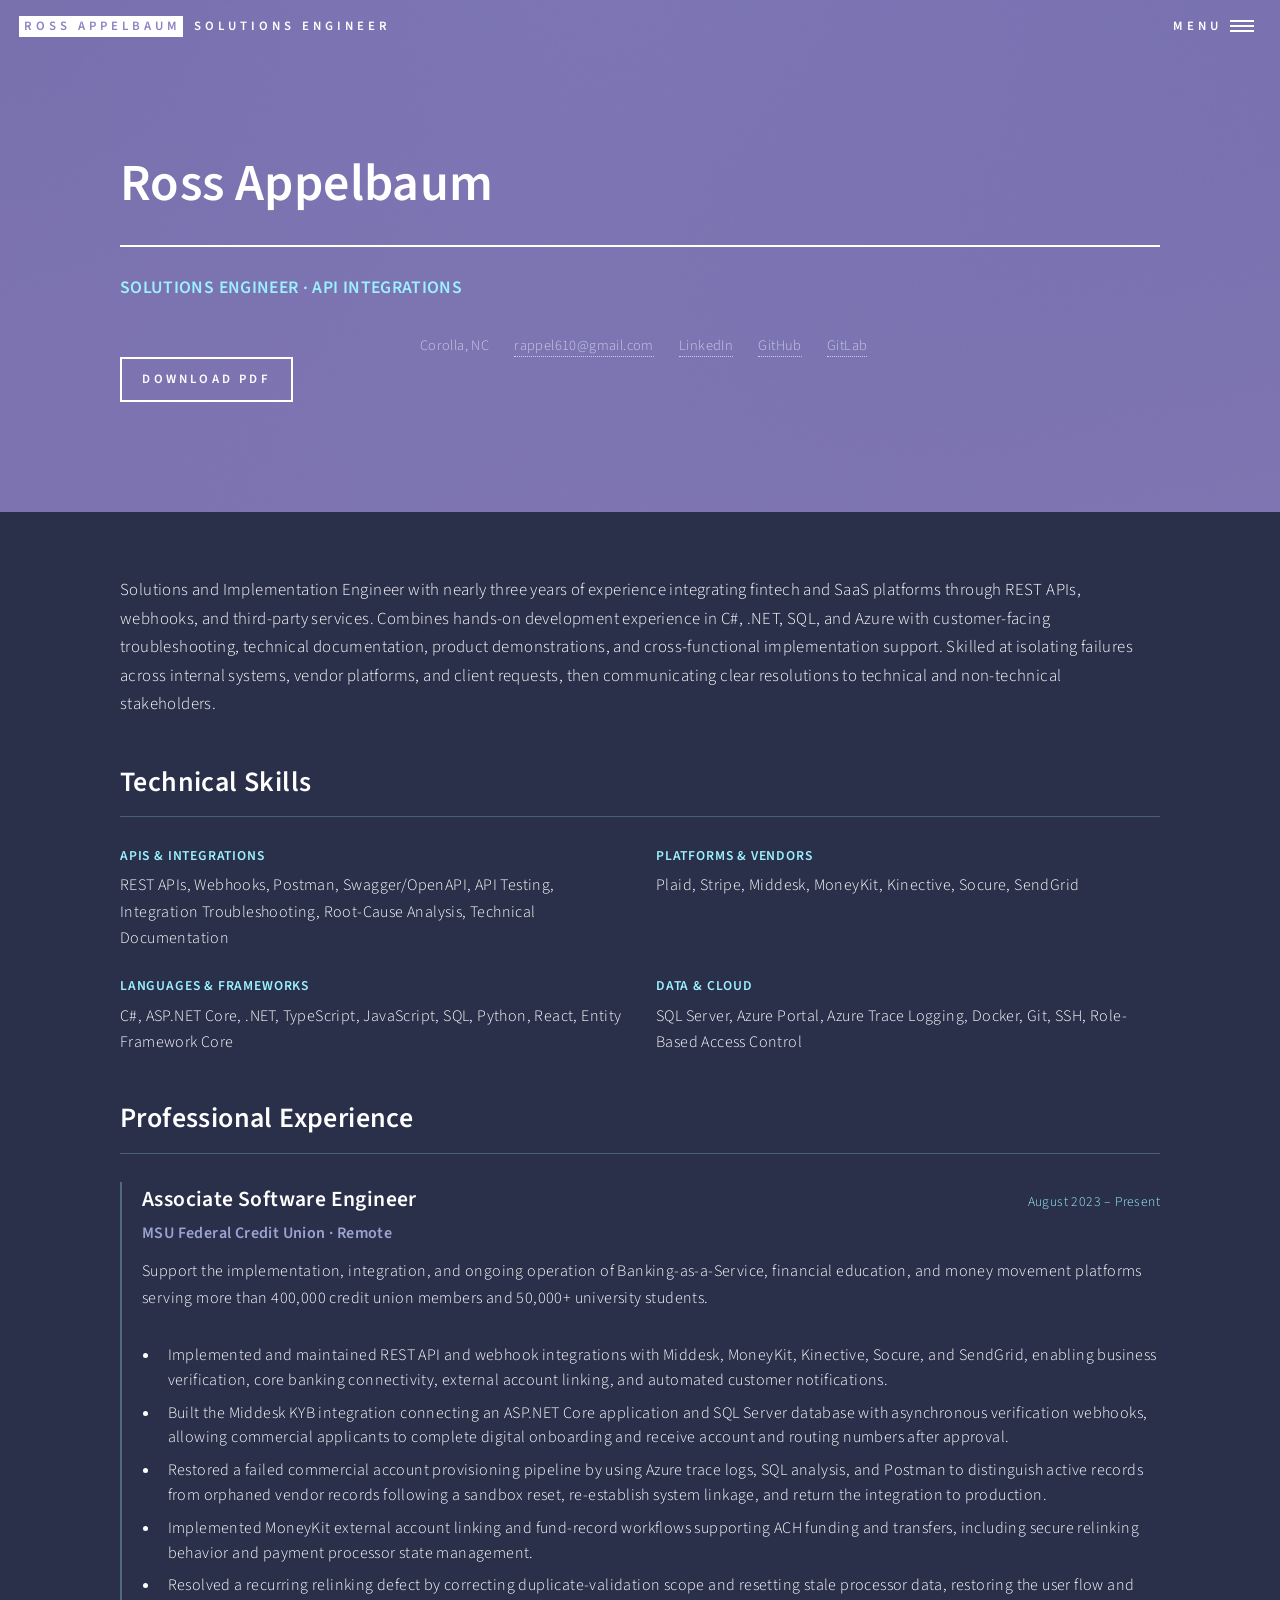
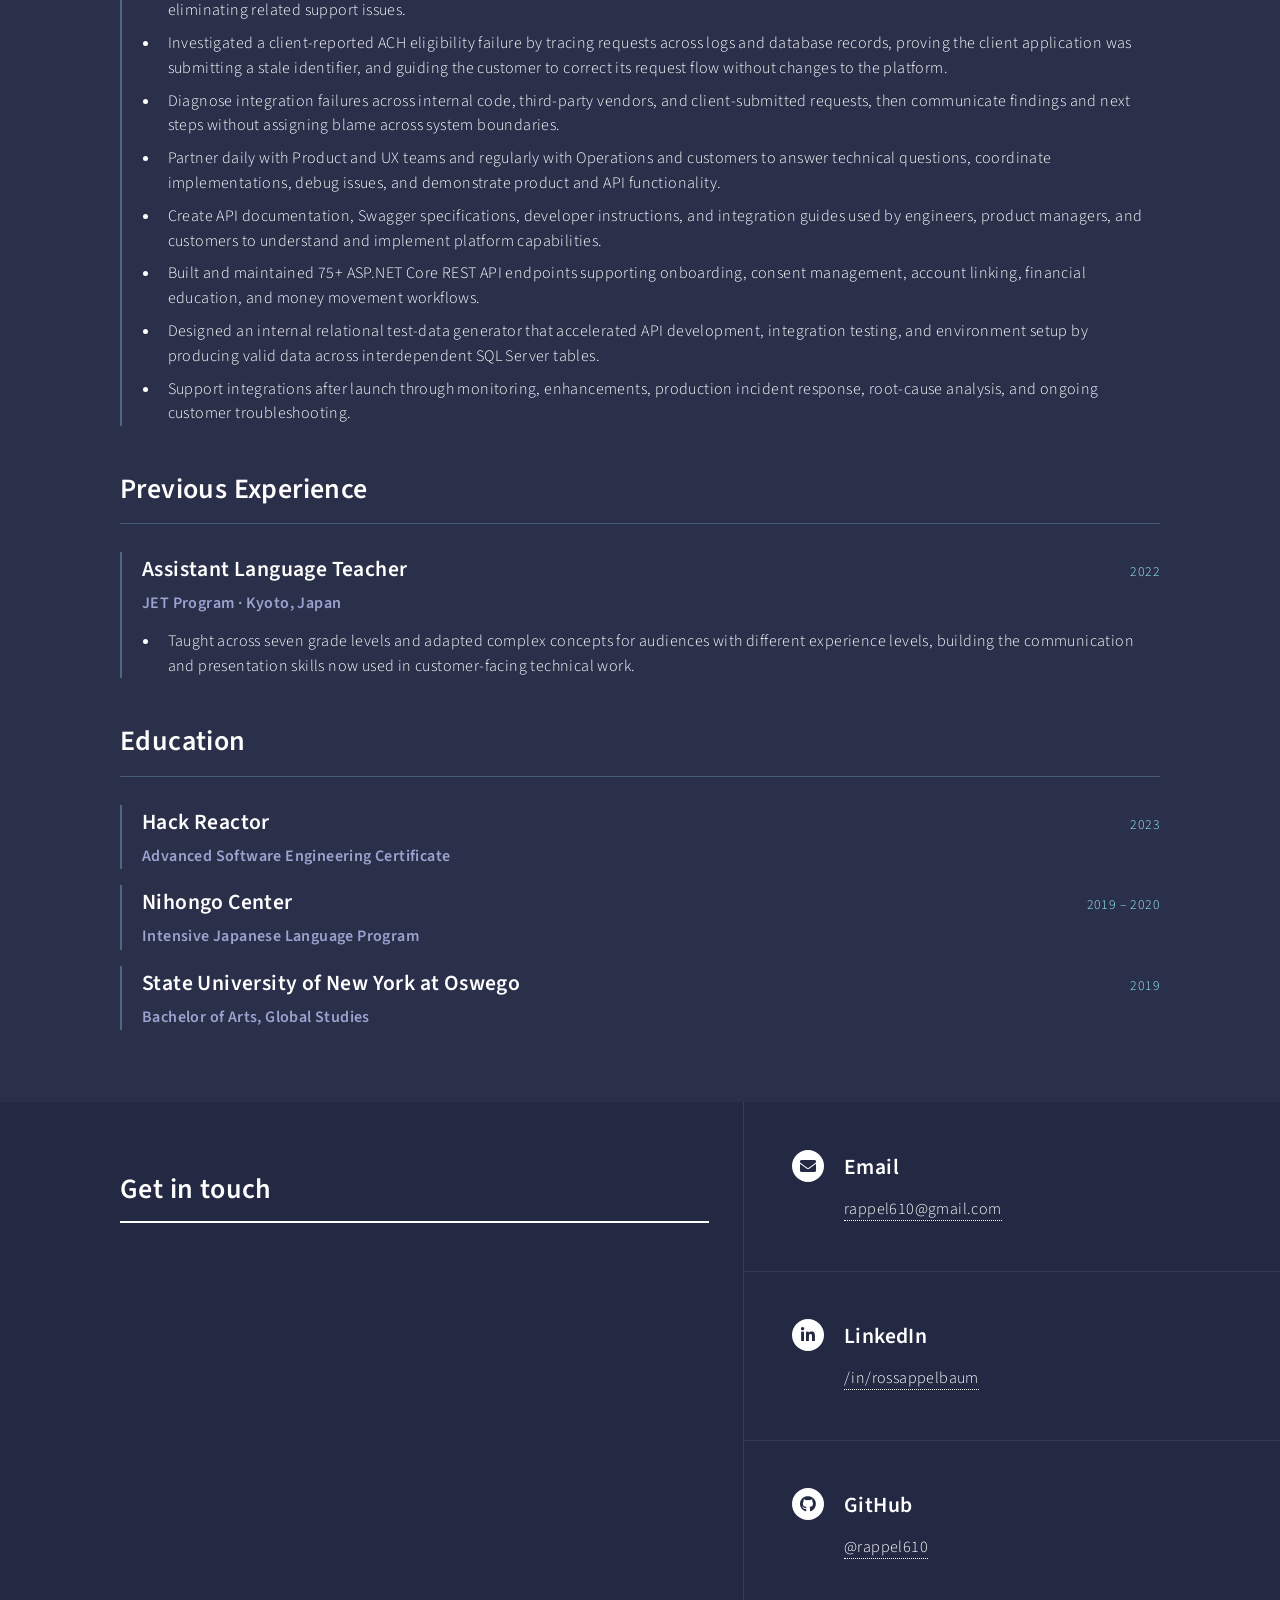
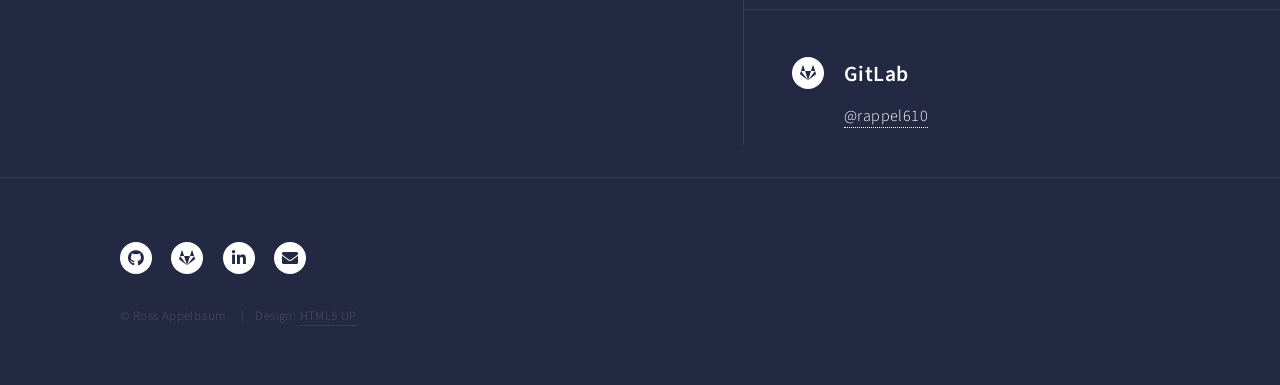
==== commit 588ddd18: "Refresh portfolio: add account-opening demo, rebuild resume page, responsive polish - Feature the ac" ====
--- a/landing.html
+++ b/landing.html
@@ -1,150 +1,218 @@
-<!DOCTYPE HTML>
-<html>
-	<head>
-		<title>Ross Appelbaum's Resume</title>
-		<meta charset="utf-8" />
-		<meta name="viewport" content="width=device-width, initial-scale=1, user-scalable=no" />
-		<link rel="stylesheet" href="assets/css/main.css" />
-		<noscript><link rel="stylesheet" href="assets/css/noscript.css" /></noscript>
-		<style>
-			.iframe-container {
-				position: relative;
-				overflow: hidden;
-				width: 100%;
-				padding-top: 56.25%; /* 16:9 Aspect Ratio (divide 9 by 16 = 0.5625) */
-			}
-
-			.iframe-container iframe {
-				position: absolute;
-				top: 0;
-				left: 0;
-				bottom: 0;
-				right: 0;
-				width: 100%;
-				height: 100%;
-				border: none;
-			}
-		</style>
-	</head>
-	<body class="is-preload">
-
-		<div id="wrapper">
-
-			<header id="header" class="alt style2">
-				<a href="index.html" class="logo"><strong>Portfolio</strong> <span>by Ross Appelbaum</span></a>
-				<nav>
-					<a href="#menu">Menu</a>
-				</nav>
-			</header>
-
-			<nav id="menu">
-				<ul class="links">
-					<li><a href="index.html">Home</a></li>
-					<li><a href="landing.html">Resume</a></li>
-				</ul>
-			</nav>
-
-			<section id="banner" class="style2">
-				<div class="inner">
-					<span class="image">
-						<img src="images/pic07.jpg" alt="" />
-					</span>
-					<header class="major">
-						<h1>Resume</h1>
-					</header>
-				</div>
-			</section>
-
-			<div id="main">
-
-				<section id="resume">
-					<div class="inner">
-						<header class="major">
-							<h2>Ross Appelbaum's Resume</h2>
-						</header>
-						<div class="iframe-container">
-							<iframe src="https://docs.google.com/document/d/e/2PACX-1vTOv4SKn4Muyw3yO0K_Ybx7FJHv1ixCM9ldw0fu857WjIOJts7fUDMWQakX_isL9wIrD0b_beJsvjBU/pub?embedded=true"></iframe>
-						</div>
-					</div>
-				</section>
-
-			</div>
-
-			<section id="contact">
-				<div class="inner">
-					<section>
-						<form method="post" action="#">
-							<div class="fields">
-								<div class="field half">
-									<label for="name">Name</label>
-									<input type="text" name="name" id="name" />
-								</div>
-								<div class="field half">
-									<label for="email
-											<input type="text" name="email" id="email" />
-										</div>
-										<div class="field">
-											<label for="message">Message</label>
-											<textarea name="message" id="message" rows="6"></textarea>
-										</div>
-									</div>
-									<ul class="actions">
-										<li><input type="submit" value="Send Message" class="primary" /></li>
-										<li><input type="reset" value="Clear" /></li>
-									</ul>
-								</form>
-							</section>
-							<section class="split">
-								<section>
-									<div class="contact-method">
-										<span class="icon solid alt fa-envelope"></span>
-										<h3>Email</h3>
-										<a href="#">rappel610@gmail.com</a>
-									</div>
-								</section>
-								<section>
-									<div class="contact-method">
-										<span class="icon solid alt fa-phone"></span>
-										<h3>Phone</h3>
-										<span>(518) 469-6217</span>
-									</div>
-								</section>
-								<section>
-									<div class="contact-method">
-										<span class="icon solid alt fa-home"></span>
-										<h3>Address</h3>
-										<span>871 Welk Court<br />
-										Corolla, NC 27927<br />
-										United States of America</span>
-									</div>
-								</section>
-							</section>
-						</div>
-					</section>
-
-				<!-- Footer -->
-					<footer id="footer">
-						<div class="inner">
-							<ul class="icons">
-								<li><a href="https://gitlab.com/rappel610" class="icon brands alt fa-gitlab"><span class="label">GitLab</span></a></li>
-								<li><a href="https://www.linkedin.com/in/rossappelbaum/" class="icon brands alt fa-linkedin-in"><span class="label">LinkedIn</span></a></li>
-							</ul>
-							<ul class="copyright">
-								<li>Design: <a href="https://html5up.net">HTML5 UP</a></li>
-							</ul>
-						</div>
-					</footer>
-
-			</div>
-
-		<!-- Scripts -->
-			<script src="assets/js/jquery.min.js"></script>
-			<script src="assets/js/jquery.scrolly.min.js"></script>
-			<script src="assets/js/jquery.scrollex.min.js"></script>
-			<script src="assets/js/browser.min.js"></script>
-			<script src="assets/js/breakpoints.min.js"></script>
-			<script src="assets/js/util.js"></script>
-			<script src="assets/js/main.js"></script>
-
-	</body>
-</html>
+<!DOCTYPE HTML>
+<html lang="en">
+	<head>
+		<title>Resume — Ross Appelbaum</title>
+		<meta charset="utf-8" />
+		<meta name="viewport" content="width=device-width, initial-scale=1" />
+		<meta name="description" content="Resume for Ross Appelbaum, Solutions Engineer specializing in API integrations, C#/.NET, and full-stack development." />
+		<link rel="stylesheet" href="assets/css/main.css" />
+		<link rel="stylesheet" href="assets/css/custom.css" />
+		<noscript><link rel="stylesheet" href="assets/css/noscript.css" /></noscript>
+	</head>
+	<body class="is-preload">
+
+		<div id="wrapper">
+
+			<header id="header" class="alt style2">
+				<a href="index.html" class="logo"><strong>Ross Appelbaum</strong> <span>Solutions Engineer</span></a>
+				<nav>
+					<a href="#menu">Menu</a>
+				</nav>
+			</header>
+
+			<nav id="menu">
+				<ul class="links">
+					<li><a href="index.html">Home</a></li>
+					<li><a href="index.html#projects">Projects</a></li>
+					<li><a href="index.html#about">About</a></li>
+					<li><a href="landing.html">Resume</a></li>
+				</ul>
+			</nav>
+
+			<section id="banner" class="style2 resume-banner">
+				<div class="inner">
+					<header class="major">
+						<h1>Ross Appelbaum</h1>
+						<p class="resume-title">Solutions Engineer &middot; API Integrations</p>
+					</header>
+					<ul class="resume-contact-line">
+						<li>Corolla, NC</li>
+						<li><a href="mailto:rappel610@gmail.com">rappel610@gmail.com</a></li>
+						<li><a href="https://www.linkedin.com/in/rossappelbaum/" target="_blank" rel="noopener">LinkedIn</a></li>
+						<li><a href="https://github.com/rappel610" target="_blank" rel="noopener">GitHub</a></li>
+						<li><a href="https://gitlab.com/rappel610" target="_blank" rel="noopener">GitLab</a></li>
+					</ul>
+					<ul class="actions">
+						<li><a href="assets/docs/Ross_Appelbaum_Resume.pdf" class="button" download>Download PDF</a></li>
+					</ul>
+				</div>
+			</section>
+
+			<div id="main">
+
+				<section id="resume">
+					<div class="inner">
+
+						<div class="resume-section">
+							<p class="resume-summary">Solutions and Implementation Engineer with nearly three years of experience integrating fintech and SaaS platforms through REST APIs, webhooks, and third-party services. Combines hands-on development experience in C#, .NET, SQL, and Azure with customer-facing troubleshooting, technical documentation, product demonstrations, and cross-functional implementation support. Skilled at isolating failures across internal systems, vendor platforms, and client requests, then communicating clear resolutions to technical and non-technical stakeholders.</p>
+						</div>
+
+						<div class="resume-section">
+							<h2>Technical Skills</h2>
+							<div class="skills-grid">
+								<div>
+									<h4>APIs &amp; Integrations</h4>
+									<p>REST APIs, Webhooks, Postman, Swagger/OpenAPI, API Testing, Integration Troubleshooting, Root-Cause Analysis, Technical Documentation</p>
+								</div>
+								<div>
+									<h4>Platforms &amp; Vendors</h4>
+									<p>Plaid, Stripe, Middesk, MoneyKit, Kinective, Socure, SendGrid</p>
+								</div>
+								<div>
+									<h4>Languages &amp; Frameworks</h4>
+									<p>C#, ASP.NET Core, .NET, TypeScript, JavaScript, SQL, Python, React, Entity Framework Core</p>
+								</div>
+								<div>
+									<h4>Data &amp; Cloud</h4>
+									<p>SQL Server, Azure Portal, Azure Trace Logging, Docker, Git, SSH, Role-Based Access Control</p>
+								</div>
+							</div>
+						</div>
+
+						<div class="resume-section">
+							<h2>Professional Experience</h2>
+							<div class="resume-entry">
+								<div class="resume-entry-header">
+									<h3>Associate Software Engineer</h3>
+									<span class="resume-dates">August 2023 &ndash; Present</span>
+								</div>
+								<p class="resume-entry-sub">MSU Federal Credit Union &middot; Remote</p>
+								<p>Support the implementation, integration, and ongoing operation of Banking-as-a-Service, financial education, and money movement platforms serving more than 400,000 credit union members and 50,000+ university students.</p>
+								<ul>
+									<li>Implemented and maintained REST API and webhook integrations with Middesk, MoneyKit, Kinective, Socure, and SendGrid, enabling business verification, core banking connectivity, external account linking, and automated customer notifications.</li>
+									<li>Built the Middesk KYB integration connecting an ASP.NET Core application and SQL Server database with asynchronous verification webhooks, allowing commercial applicants to complete digital onboarding and receive account and routing numbers after approval.</li>
+									<li>Restored a failed commercial account provisioning pipeline by using Azure trace logs, SQL analysis, and Postman to distinguish active records from orphaned vendor records following a sandbox reset, re-establish system linkage, and return the integration to production.</li>
+									<li>Implemented MoneyKit external account linking and fund-record workflows supporting ACH funding and transfers, including secure relinking behavior and payment processor state management.</li>
+									<li>Resolved a recurring relinking defect by correcting duplicate-validation scope and resetting stale processor data, restoring the user flow and eliminating related support issues.</li>
+									<li>Investigated a client-reported ACH eligibility failure by tracing requests across logs and database records, proving the client application was submitting a stale identifier, and guiding the customer to correct its request flow without changes to the platform.</li>
+									<li>Diagnose integration failures across internal code, third-party vendors, and client-submitted requests, then communicate findings and next steps without assigning blame across system boundaries.</li>
+									<li>Partner daily with Product and UX teams and regularly with Operations and customers to answer technical questions, coordinate implementations, debug issues, and demonstrate product and API functionality.</li>
+									<li>Create API documentation, Swagger specifications, developer instructions, and integration guides used by engineers, product managers, and customers to understand and implement platform capabilities.</li>
+									<li>Built and maintained 75+ ASP.NET Core REST API endpoints supporting onboarding, consent management, account linking, financial education, and money movement workflows.</li>
+									<li>Designed an internal relational test-data generator that accelerated API development, integration testing, and environment setup by producing valid data across interdependent SQL Server tables.</li>
+									<li>Support integrations after launch through monitoring, enhancements, production incident response, root-cause analysis, and ongoing customer troubleshooting.</li>
+								</ul>
+							</div>
+						</div>
+
+						<div class="resume-section">
+							<h2>Previous Experience</h2>
+							<div class="resume-entry">
+								<div class="resume-entry-header">
+									<h3>Assistant Language Teacher</h3>
+									<span class="resume-dates">2022</span>
+								</div>
+								<p class="resume-entry-sub">JET Program &middot; Kyoto, Japan</p>
+								<ul>
+									<li>Taught across seven grade levels and adapted complex concepts for audiences with different experience levels, building the communication and presentation skills now used in customer-facing technical work.</li>
+								</ul>
+							</div>
+						</div>
+
+						<div class="resume-section">
+							<h2>Education</h2>
+							<div class="resume-entry compact">
+								<div class="resume-entry-header">
+									<h3>Hack Reactor</h3>
+									<span class="resume-dates">2023</span>
+								</div>
+								<p class="resume-entry-sub">Advanced Software Engineering Certificate</p>
+							</div>
+							<div class="resume-entry compact">
+								<div class="resume-entry-header">
+									<h3>Nihongo Center</h3>
+									<span class="resume-dates">2019 &ndash; 2020</span>
+								</div>
+								<p class="resume-entry-sub">Intensive Japanese Language Program</p>
+							</div>
+							<div class="resume-entry compact">
+								<div class="resume-entry-header">
+									<h3>State University of New York at Oswego</h3>
+									<span class="resume-dates">2019</span>
+								</div>
+								<p class="resume-entry-sub">Bachelor of Arts, Global Studies</p>
+							</div>
+						</div>
+
+					</div>
+				</section>
+
+			</div>
+
+			<section id="contact">
+				<div class="inner">
+					<header class="major">
+						<h2>Get in touch</h2>
+					</header>
+					<section class="split contact-cards">
+						<section>
+							<div class="contact-method">
+								<span class="icon solid alt fa-envelope"></span>
+								<h3>Email</h3>
+								<a href="mailto:rappel610@gmail.com">rappel610@gmail.com</a>
+							</div>
+						</section>
+						<section>
+							<div class="contact-method">
+								<span class="icon brands alt fa-linkedin-in"></span>
+								<h3>LinkedIn</h3>
+								<a href="https://www.linkedin.com/in/rossappelbaum/" target="_blank" rel="noopener">/in/rossappelbaum</a>
+							</div>
+						</section>
+						<section>
+							<div class="contact-method">
+								<span class="icon brands alt fa-github"></span>
+								<h3>GitHub</h3>
+								<a href="https://github.com/rappel610" target="_blank" rel="noopener">@rappel610</a>
+							</div>
+						</section>
+						<section>
+							<div class="contact-method">
+								<span class="icon brands alt fa-gitlab"></span>
+								<h3>GitLab</h3>
+								<a href="https://gitlab.com/rappel610" target="_blank" rel="noopener">@rappel610</a>
+							</div>
+						</section>
+					</section>
+				</div>
+			</section>
+
+			<!-- Footer -->
+				<footer id="footer">
+					<div class="inner">
+						<ul class="icons">
+							<li><a href="https://github.com/rappel610" class="icon brands alt fa-github" target="_blank" rel="noopener"><span class="label">GitHub</span></a></li>
+							<li><a href="https://gitlab.com/rappel610" class="icon brands alt fa-gitlab" target="_blank" rel="noopener"><span class="label">GitLab</span></a></li>
+							<li><a href="https://www.linkedin.com/in/rossappelbaum/" class="icon brands alt fa-linkedin-in" target="_blank" rel="noopener"><span class="label">LinkedIn</span></a></li>
+							<li><a href="mailto:rappel610@gmail.com" class="icon solid alt fa-envelope"><span class="label">Email</span></a></li>
+						</ul>
+						<ul class="copyright">
+							<li>&copy; Ross Appelbaum</li>
+							<li>Design: <a href="https://html5up.net">HTML5 UP</a></li>
+						</ul>
+					</div>
+				</footer>
+
+		</div>
+
+		<!-- Scripts -->
+			<script src="assets/js/jquery.min.js"></script>
+			<script src="assets/js/jquery.scrolly.min.js"></script>
+			<script src="assets/js/jquery.scrollex.min.js"></script>
+			<script src="assets/js/browser.min.js"></script>
+			<script src="assets/js/breakpoints.min.js"></script>
+			<script src="assets/js/util.js"></script>
+			<script src="assets/js/main.js"></script>
+
+	</body>
+</html>
--- a/assets/css/custom.css
+++ b/assets/css/custom.css
@@ -0,0 +1,285 @@
+/*
+	Custom overrides on top of the Forty template.
+	Palette follows the template's existing navy/cyan theme
+	(#242943 navy, #9bf1ff / #53e3fb cyan).
+*/
+
+/* Responsive images everywhere, no layout blowouts */
+#projects img,
+#resume img {
+	max-width: 100%;
+	height: auto;
+	display: block;
+}
+
+/* ---------- Projects / tiles ---------- */
+
+#projects.tiles > article.featured {
+	width: 100%;
+}
+
+#projects.tiles > article:not(.featured) {
+	width: 50%;
+}
+
+#projects.tiles > article.featured .image img {
+	width: 100%;
+	object-fit: cover;
+}
+
+.tag {
+	display: inline-block;
+	font-size: 0.7rem;
+	letter-spacing: 0.1em;
+	text-transform: uppercase;
+	color: #242943;
+	background: #9bf1ff;
+	padding: 0.3em 0.75em;
+	border-radius: 999px;
+	margin-bottom: 0.75em;
+	font-weight: 700;
+}
+
+ul.tech-tags {
+	list-style: none;
+	display: flex;
+	flex-wrap: wrap;
+	gap: 0.5em;
+	margin: 0.75em 0 1em 0;
+	padding: 0;
+}
+
+ul.tech-tags li {
+	font-size: 0.75rem;
+	color: #c7cbe8;
+	border: 1px solid rgba(155, 241, 255, 0.35);
+	border-radius: 999px;
+	padding: 0.25em 0.85em;
+}
+
+ul.actions.project-links {
+	margin-top: 1em;
+}
+
+ul.actions.project-links .button.small {
+	font-size: 0.75rem;
+	height: 2.6em;
+	line-height: 2.6em;
+	padding: 0 1.25em;
+}
+
+ul.actions.project-links .button.small .icon {
+	margin-left: 0.4em;
+}
+
+#projects.tiles > article {
+	transition: transform 0.3s ease;
+}
+
+#projects.tiles > article:hover {
+	transform: translateY(-4px);
+}
+
+/* ---------- About / skills ---------- */
+
+ul.skills {
+	list-style: none;
+	display: flex;
+	flex-wrap: wrap;
+	gap: 0.6em;
+	padding: 0;
+	margin: 1.5em 0;
+}
+
+ul.skills li {
+	background: rgba(155, 241, 255, 0.08);
+	border: 1px solid rgba(155, 241, 255, 0.3);
+	color: #ffffff;
+	font-size: 0.8rem;
+	padding: 0.4em 1em;
+	border-radius: 999px;
+}
+
+/* ---------- Contact cards ---------- */
+
+.contact-cards .contact-method a {
+	word-break: break-word;
+}
+
+/* ---------- Resume page ---------- */
+
+.resume-banner .resume-title {
+	color: #9bf1ff;
+	font-size: 1.1rem;
+	letter-spacing: 0.02em;
+	margin-top: 0.5em;
+}
+
+ul.resume-contact-line {
+	list-style: none;
+	display: flex;
+	flex-wrap: wrap;
+	justify-content: center;
+	gap: 0.5em 1.25em;
+	padding: 0;
+	margin: 1.25em 0 0 0;
+	font-size: 0.9rem;
+}
+
+ul.resume-contact-line li {
+	color: #c7cbe8;
+}
+
+.resume-section {
+	margin-bottom: 2.5em;
+}
+
+.resume-section > h2 {
+	border-bottom: 1px solid rgba(155, 241, 255, 0.25);
+	padding-bottom: 0.4em;
+	margin-bottom: 1em;
+}
+
+.resume-summary {
+	font-size: 1.05rem;
+	line-height: 1.7;
+}
+
+.skills-grid {
+	display: grid;
+	grid-template-columns: repeat(2, 1fr);
+	gap: 1.5em 2em;
+}
+
+.skills-grid h4 {
+	color: #9bf1ff;
+	margin-bottom: 0.35em;
+	font-size: 0.85rem;
+	text-transform: uppercase;
+	letter-spacing: 0.06em;
+}
+
+.skills-grid p {
+	margin: 0;
+}
+
+.resume-entry {
+	margin-bottom: 1.75em;
+	padding-left: 1.25em;
+	border-left: 2px solid rgba(155, 241, 255, 0.3);
+}
+
+.resume-entry.compact {
+	margin-bottom: 1em;
+}
+
+.resume-entry-header {
+	display: flex;
+	flex-wrap: wrap;
+	align-items: baseline;
+	justify-content: space-between;
+	gap: 0.5em;
+}
+
+.resume-entry-header h3 {
+	margin: 0;
+}
+
+.resume-dates {
+	color: #9bf1ff;
+	font-size: 0.85rem;
+	white-space: nowrap;
+}
+
+.resume-entry-sub {
+	color: #9ba3d1;
+	font-weight: 600;
+	margin: 0.15em 0 0.75em 0;
+}
+
+.resume-entry ul {
+	margin: 0;
+	padding-left: 1.1em;
+}
+
+.resume-entry ul li {
+	margin-bottom: 0.5em;
+	line-height: 1.55;
+}
+
+/* ---------- Responsive tightening ---------- */
+
+@media screen and (max-width: 980px) {
+	#projects.tiles > article.featured {
+		width: 100% !important;
+	}
+
+	#projects.tiles > article:not(.featured) {
+		width: 50% !important;
+	}
+}
+
+@media screen and (max-width: 736px) {
+	.skills-grid {
+		grid-template-columns: 1fr;
+	}
+
+	ul.actions.project-links {
+		flex-direction: column;
+	}
+
+	ul.actions.project-links li {
+		width: 100%;
+	}
+
+	ul.actions.project-links .button.small {
+		width: 100%;
+		text-align: center;
+	}
+
+	.resume-entry-header {
+		flex-direction: column;
+		gap: 0.15em;
+	}
+}
+
+@media screen and (max-width: 480px) {
+	#projects.tiles > article,
+	#projects.tiles > article.featured,
+	#projects.tiles > article:not(.featured) {
+		width: 100% !important;
+	}
+
+	ul.resume-contact-line {
+		flex-direction: column;
+		align-items: center;
+		gap: 0.4em;
+	}
+
+	.tag {
+		font-size: 0.65rem;
+	}
+
+	#banner ul.actions,
+	#about ul.actions {
+		flex-direction: column;
+		margin-left: 0;
+		width: 100%;
+	}
+
+	#banner ul.actions li,
+	#about ul.actions li {
+		padding: 0.6em 0 0 0;
+		width: 100%;
+	}
+
+	#banner ul.actions li:first-child,
+	#about ul.actions li:first-child {
+		padding-top: 0;
+	}
+
+	#banner ul.actions .button,
+	#about ul.actions .button {
+		width: 100%;
+	}
+}
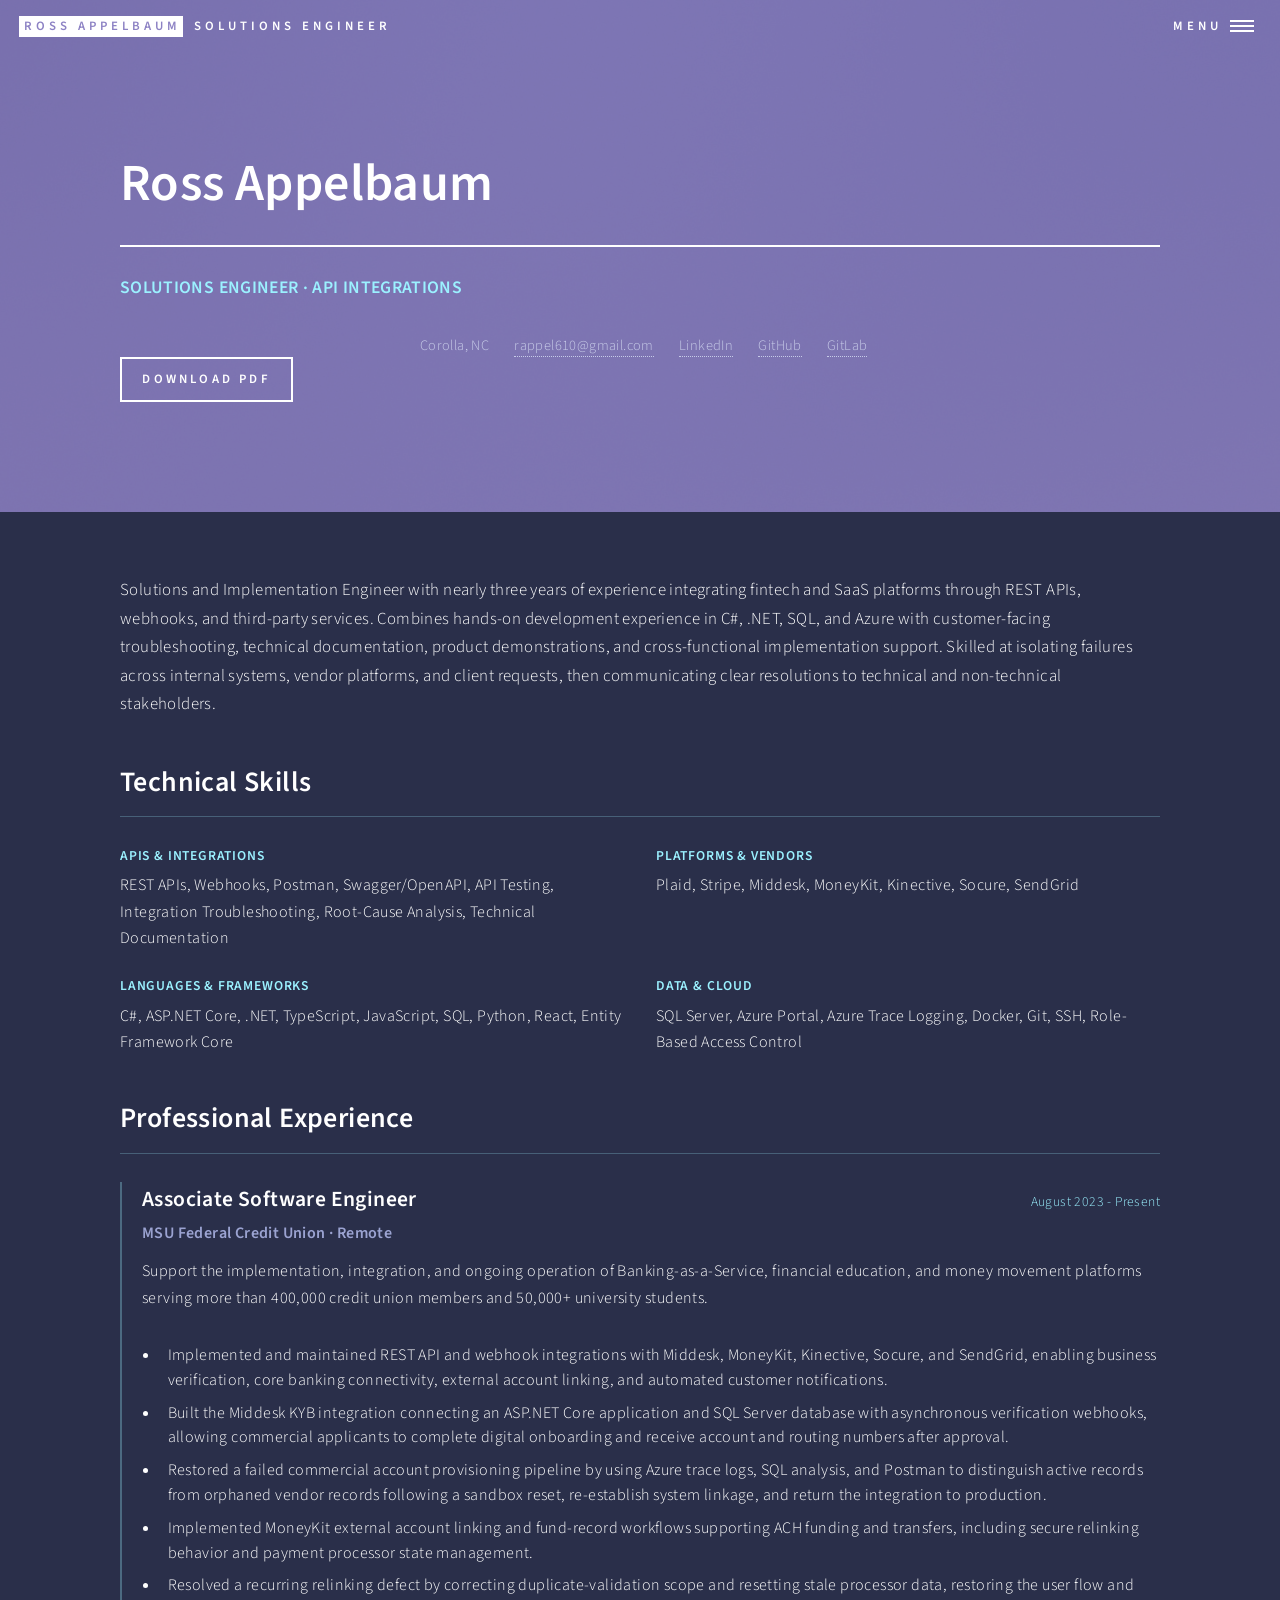
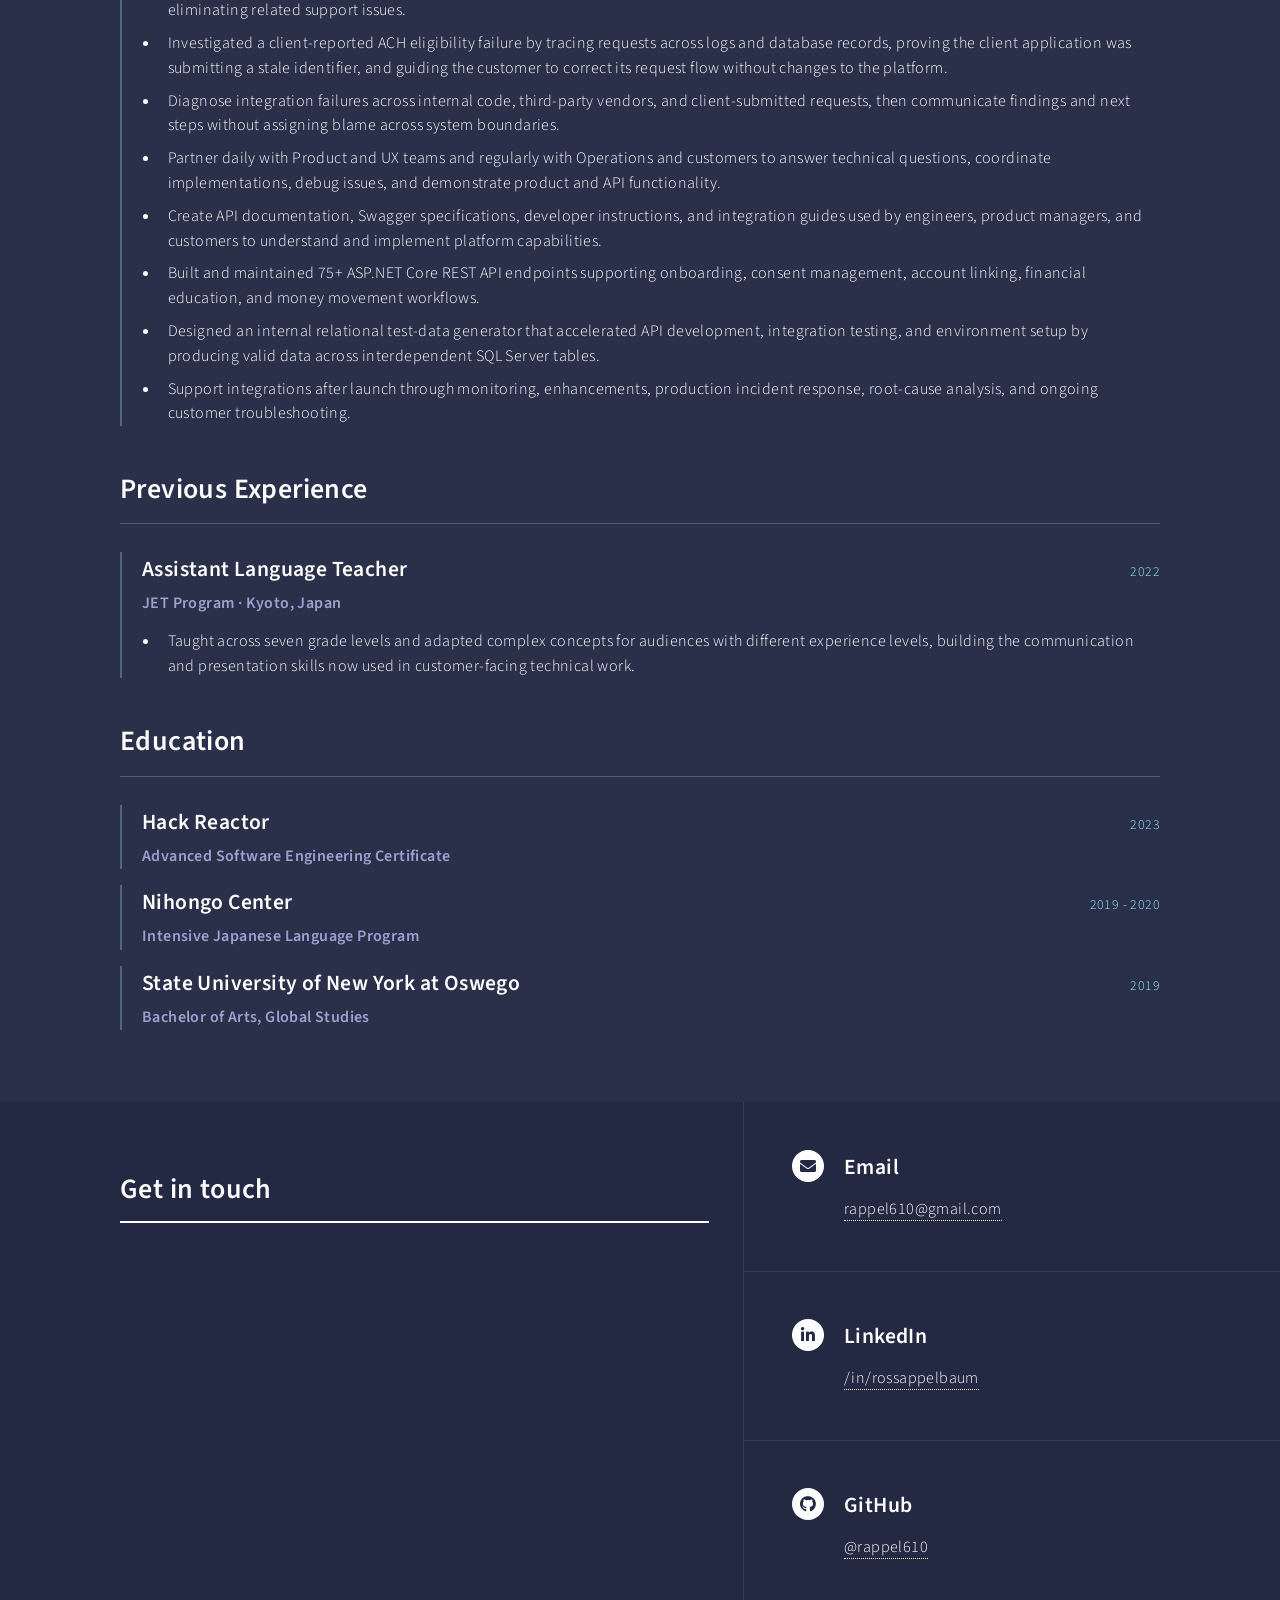
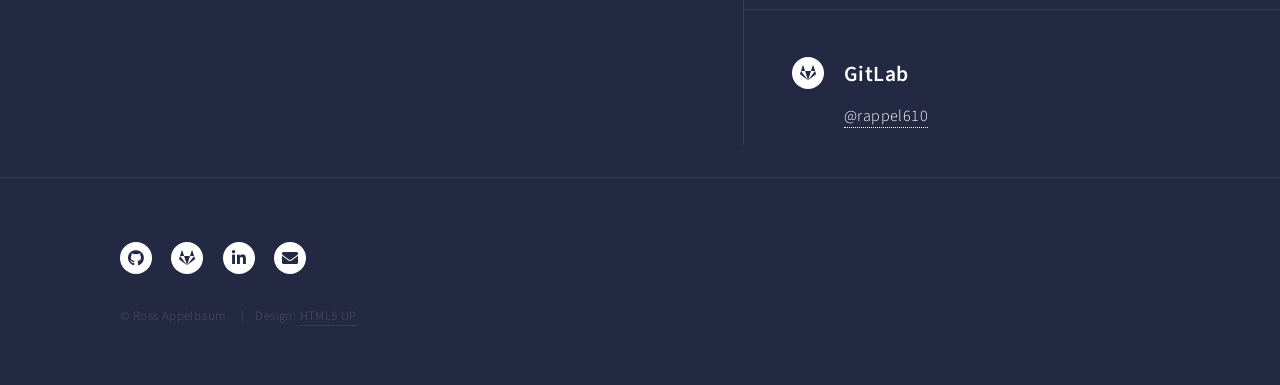
==== commit a2b0abcd: "Fix unclickable project links and drop em-dashes from copy The template's tile JS cloned each card's" ====
--- a/landing.html
+++ b/landing.html
@@ -1,7 +1,7 @@
 <!DOCTYPE HTML>
 <html lang="en">
 	<head>
-		<title>Resume — Ross Appelbaum</title>
+		<title>Ross Appelbaum | Resume</title>
 		<meta charset="utf-8" />
 		<meta name="viewport" content="width=device-width, initial-scale=1" />
 		<meta name="description" content="Resume for Ross Appelbaum, Solutions Engineer specializing in API integrations, C#/.NET, and full-stack development." />
@@ -84,7 +84,7 @@
 							<div class="resume-entry">
 								<div class="resume-entry-header">
 									<h3>Associate Software Engineer</h3>
-									<span class="resume-dates">August 2023 &ndash; Present</span>
+									<span class="resume-dates">August 2023 - Present</span>
 								</div>
 								<p class="resume-entry-sub">MSU Federal Credit Union &middot; Remote</p>
 								<p>Support the implementation, integration, and ongoing operation of Banking-as-a-Service, financial education, and money movement platforms serving more than 400,000 credit union members and 50,000+ university students.</p>
@@ -131,7 +131,7 @@
 							<div class="resume-entry compact">
 								<div class="resume-entry-header">
 									<h3>Nihongo Center</h3>
-									<span class="resume-dates">2019 &ndash; 2020</span>
+									<span class="resume-dates">2019 - 2020</span>
 								</div>
 								<p class="resume-entry-sub">Intensive Japanese Language Program</p>
 							</div>
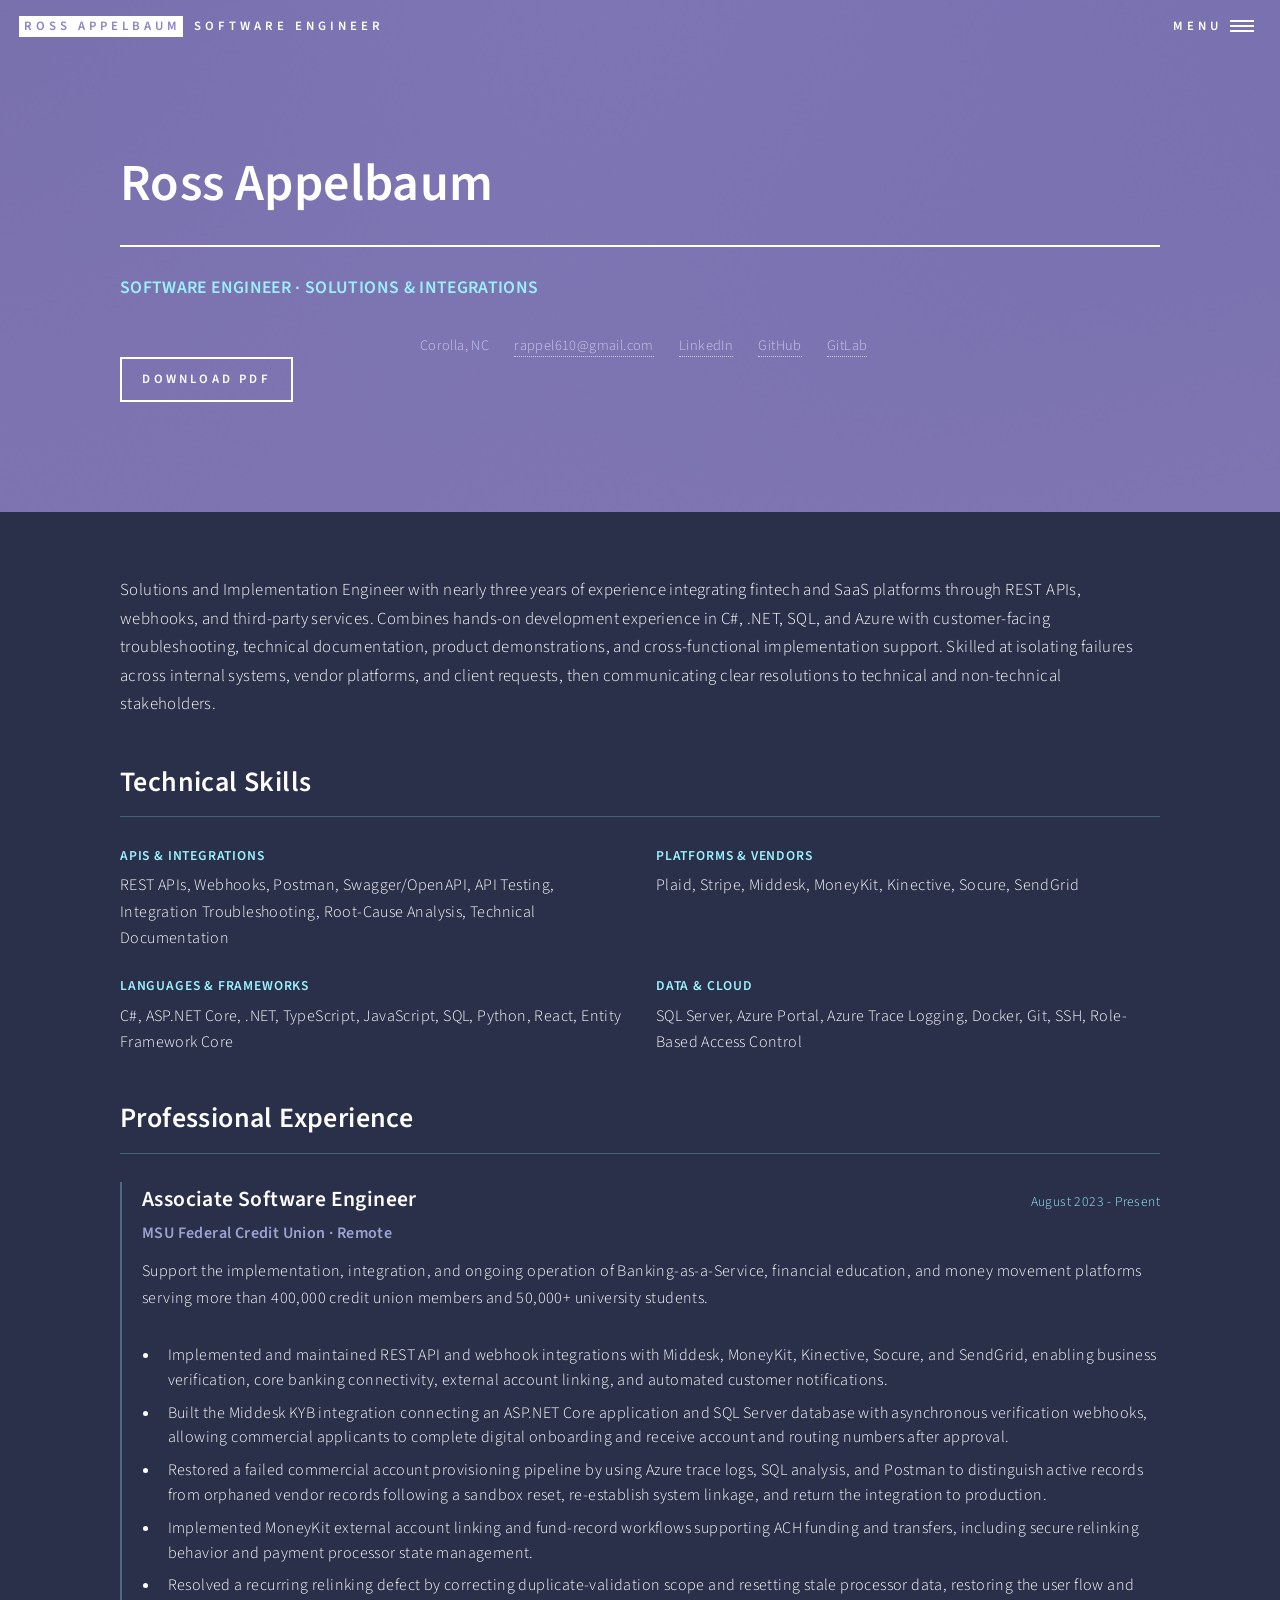
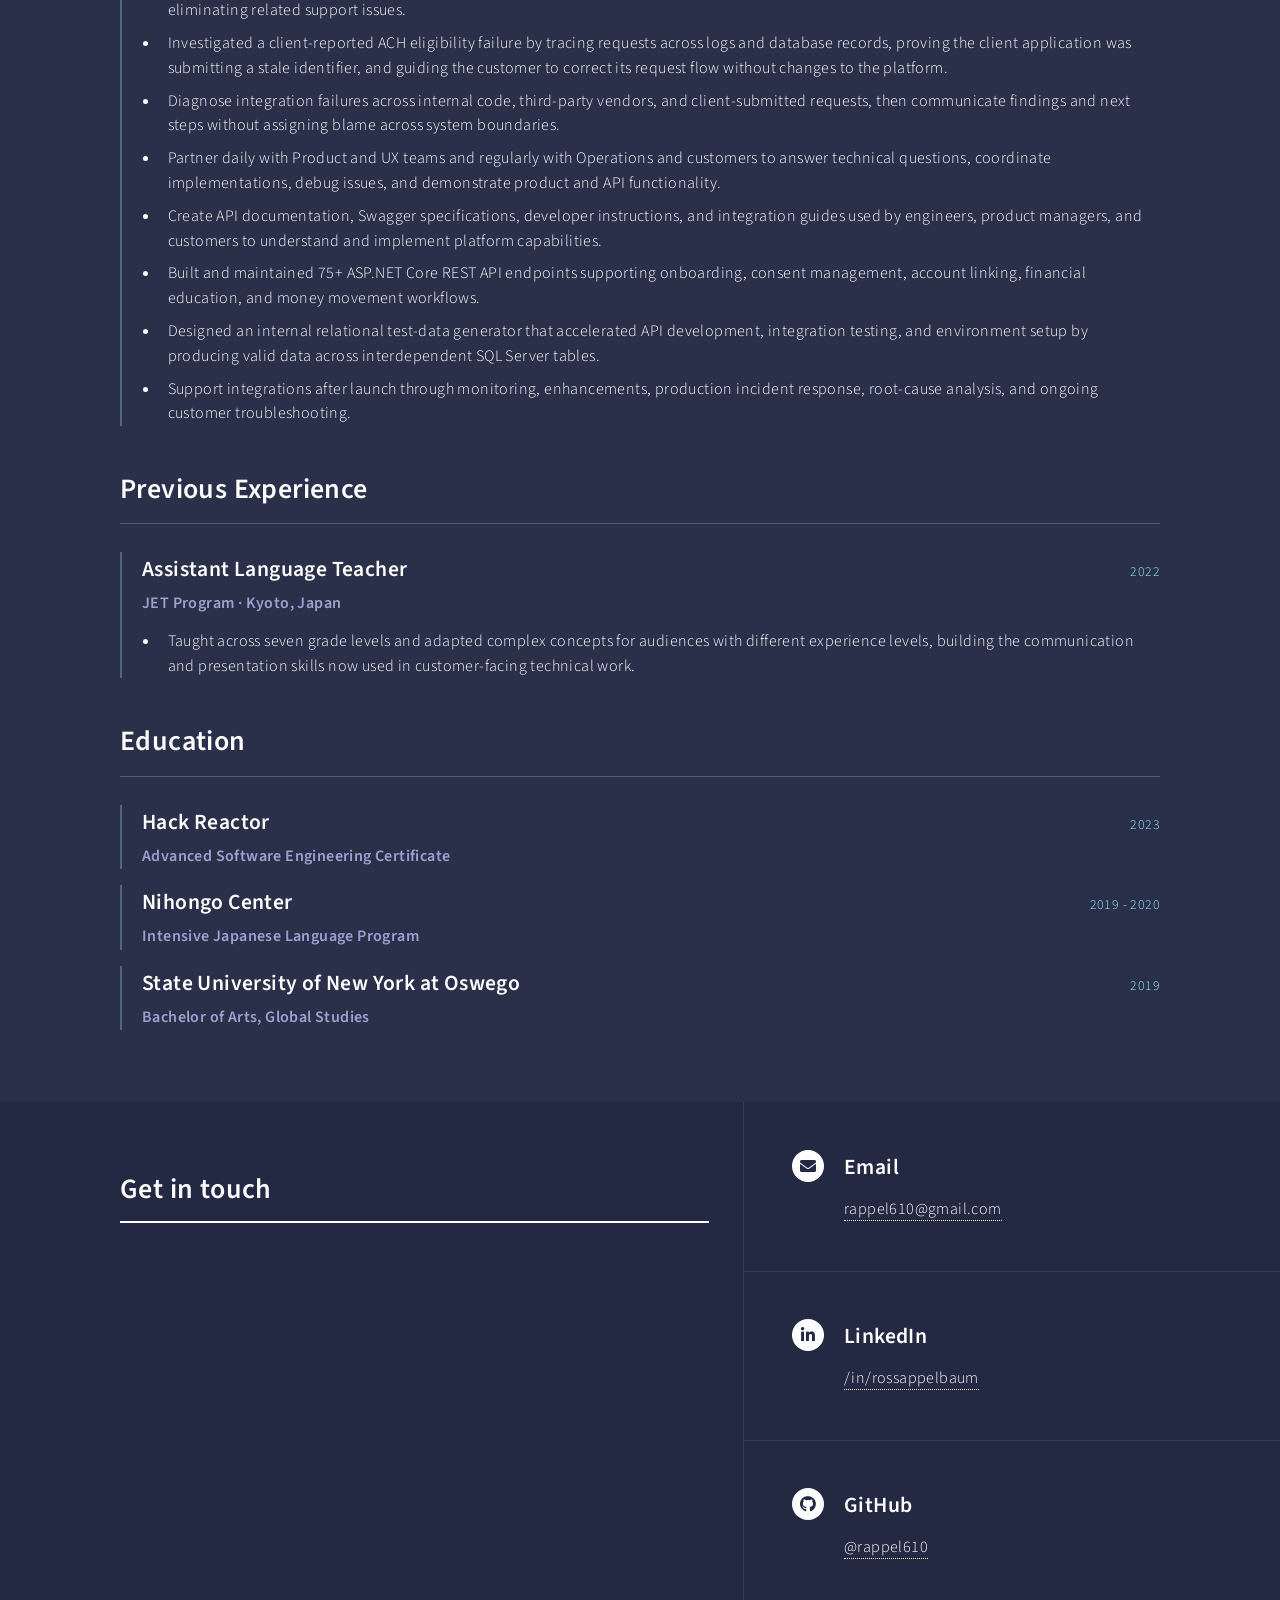
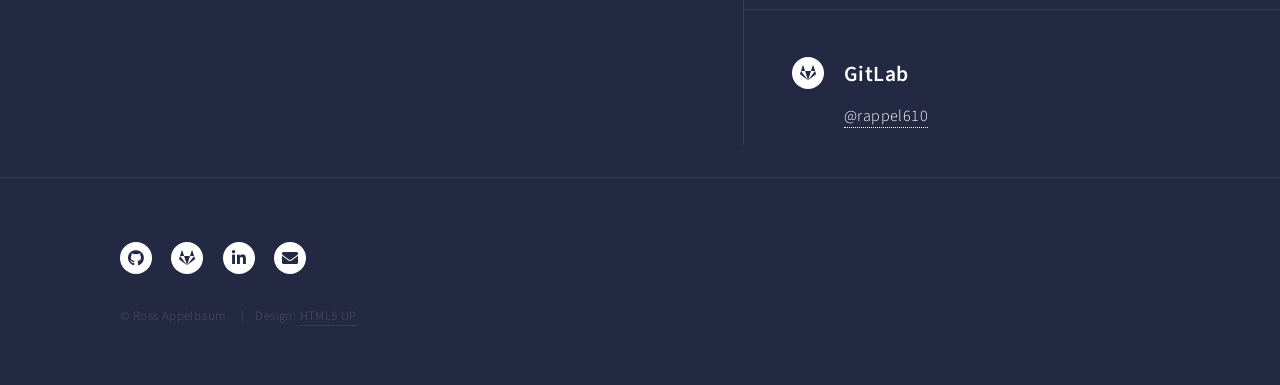
==== commit 7a50ba01: "Correct headline to Software Engineer, not Solutions Engineer Actual title at MSU FCU is Associate S" ====
--- a/landing.html
+++ b/landing.html
@@ -4,7 +4,7 @@
 		<title>Ross Appelbaum | Resume</title>
 		<meta charset="utf-8" />
 		<meta name="viewport" content="width=device-width, initial-scale=1" />
-		<meta name="description" content="Resume for Ross Appelbaum, Solutions Engineer specializing in API integrations, C#/.NET, and full-stack development." />
+		<meta name="description" content="Resume for Ross Appelbaum, Software Engineer specializing in solutions and API integrations, C#/.NET, and full-stack development." />
 		<link rel="stylesheet" href="assets/css/main.css" />
 		<link rel="stylesheet" href="assets/css/custom.css" />
 		<noscript><link rel="stylesheet" href="assets/css/noscript.css" /></noscript>
@@ -14,7 +14,7 @@
 		<div id="wrapper">
 
 			<header id="header" class="alt style2">
-				<a href="index.html" class="logo"><strong>Ross Appelbaum</strong> <span>Solutions Engineer</span></a>
+				<a href="index.html" class="logo"><strong>Ross Appelbaum</strong> <span>Software Engineer</span></a>
 				<nav>
 					<a href="#menu">Menu</a>
 				</nav>
@@ -33,7 +33,7 @@
 				<div class="inner">
 					<header class="major">
 						<h1>Ross Appelbaum</h1>
-						<p class="resume-title">Solutions Engineer &middot; API Integrations</p>
+						<p class="resume-title">Software Engineer &middot; Solutions &amp; Integrations</p>
 					</header>
 					<ul class="resume-contact-line">
 						<li>Corolla, NC</li>
